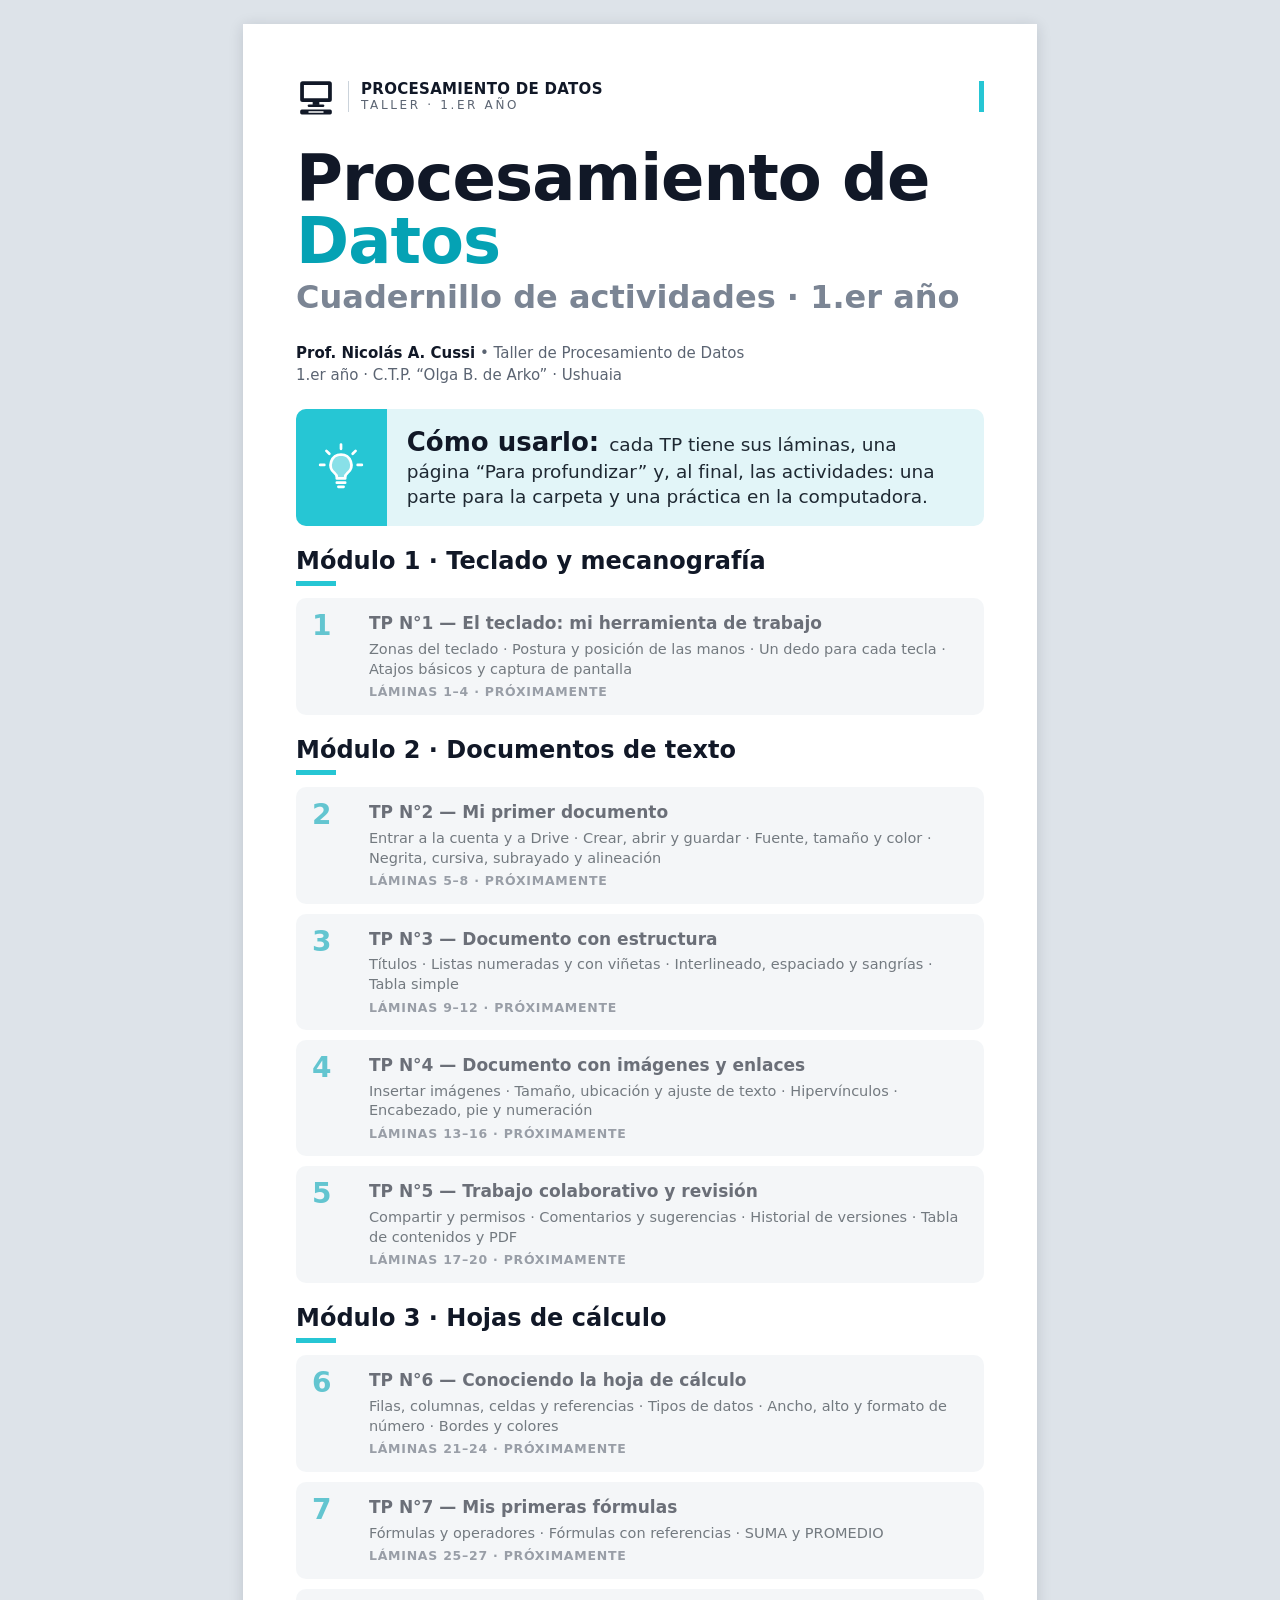
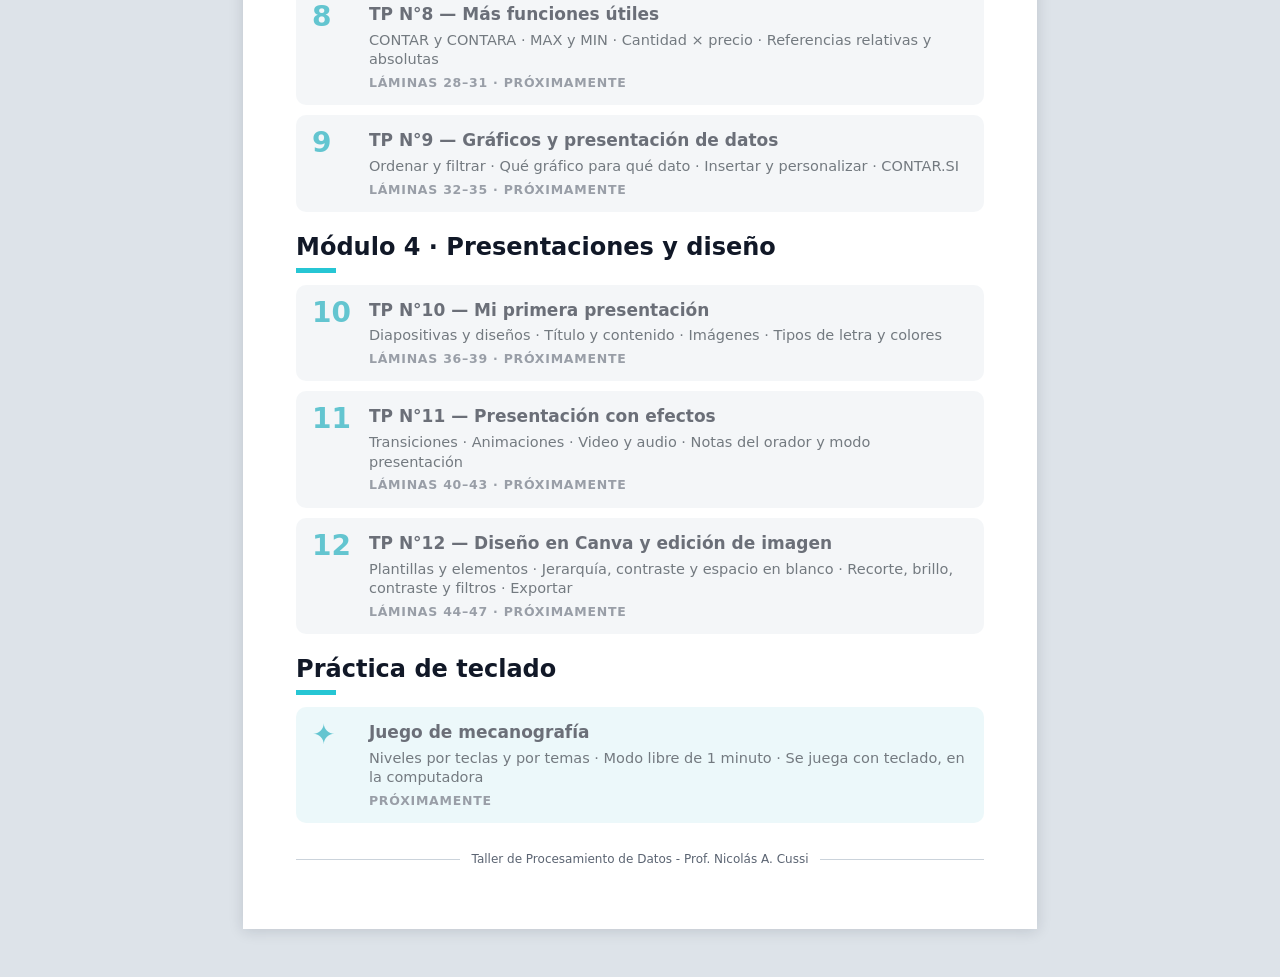
==== index.html @ deae2c7a "Base de Procesamiento de Datos" ====
<!DOCTYPE html>
<html lang="es-AR">
<head>
  <meta charset="utf-8">
  <meta name="viewport" content="width=device-width, initial-scale=1">
  <title>Taller de Procesamiento de Datos — Cuadernillo de actividades · Prof. Nicolás A. Cussi</title>
  <meta name="description" content="Cuadernillo de actividades del Taller de Procesamiento de Datos (1.er año), organizado en 12 TPs. C.T.P. “Olga B. de Arko”, Ushuaia.">
  <meta name="theme-color" content="#26C6D4">
  <link rel="preload" href="assets/fonts/barlow-condensed-latin-800-normal.woff2" as="font" type="font/woff2" crossorigin>
  <link rel="stylesheet" href="assets/css/estilos.css">
</head>
<body>

<svg width="0" height="0" style="position:absolute" aria-hidden="true" focusable="false">
  <defs>
    <symbol id="i-pc-solido" viewBox="0 0 48 48">
      <g style="fill:currentColor;stroke:none">
        <path fill-rule="evenodd" d="M8 5h32a3 3 0 0 1 3 3v19a3 3 0 0 1-3 3H8a3 3 0 0 1-3-3V8a3 3 0 0 1 3-3zm1.5 4.5v16h29v-16z"/>
        <path d="M20 30h8v3.5h-8z"/>
        <rect x="14" y="33" width="20" height="3" rx="1.5"/>
        <path fill-rule="evenodd" d="M7 39h34a2 2 0 0 1 2 2v2a2 2 0 0 1-2 2H7a2 2 0 0 1-2-2v-2a2 2 0 0 1 2-2zm8 2.2v1.6h18v-1.6z"/>
      </g>
    </symbol>
  </defs>
</svg>

<a class="saltar" href="#indice">Saltar al índice</a>

<main class="portada">
  <div class="cab" aria-hidden="true">
    <svg class="cab__logo"><use href="#i-pc-solido"/></svg>
    <div class="cab__marca"><b>PROCESAMIENTO DE DATOS</b><span>TALLER · 1.ER AÑO</span></div>
    <span class="cab__raya"></span>
  </div>

  <header class="portada__hero">
    <h1>Procesamiento de <span>Datos</span></h1>
    <p class="tit__sub">Cuadernillo de actividades · 1.er año</p>
  </header>

  <p class="portada__datos">
    <strong>Prof. Nicolás A. Cussi</strong> • Taller de Procesamiento de Datos<br>
    1.er año · C.T.P. “Olga B. de Arko” · Ushuaia
  </p>

  <aside class="idea" aria-label="Cómo usar el cuadernillo">
    <span class="idea__ico" aria-hidden="true">
      <svg class="ico" viewBox="0 0 48 48" focusable="false">
        <path d="M24 2.5v4M10 8.5l2.8 2.8M38 8.5l-2.8 2.8M4 22h4M40 22h4"/>
        <path d="M24 12a10 10 0 0 0-6.2 17.8c1.4 1.2 2.2 2.6 2.2 4.2v1h8v-1c0-1.6.8-3 2.2-4.2A10 10 0 0 0 24 12z" style="fill:var(--ac)"/>
        <path d="M20 39h8M21.5 43h5"/>
      </svg>
    </span>
    <p><strong>Cómo usarlo:</strong> cada TP tiene sus láminas, una página “Para profundizar” y, al final, las actividades: una parte para la carpeta y una práctica en la computadora.</p>
  </aside>

  <section class="bloque" id="indice" aria-labelledby="b1">
    <h2 class="subtitulo" id="b1">Módulo 1 · Teclado y mecanografía</h2>
    <ul class="lista-tp">
      <li>
        <div class="tp tp--pronto">
          <span class="tp__num" aria-hidden="true">1</span>
          <span class="tp__titulo">TP N°1 — El teclado: mi herramienta de trabajo</span>
          <span class="tp__temas">Zonas del teclado · Postura y posición de las manos · Un dedo para cada tecla · Atajos básicos y captura de pantalla</span>
          <span class="tp__meta">Láminas 1–4 · Próximamente</span>
        </div>
      </li>
    </ul>
  </section>

  <section class="bloque" aria-labelledby="b2">
    <h2 class="subtitulo" id="b2">Módulo 2 · Documentos de texto</h2>
    <ul class="lista-tp">
      <li>
        <div class="tp tp--pronto">
          <span class="tp__num" aria-hidden="true">2</span>
          <span class="tp__titulo">TP N°2 — Mi primer documento</span>
          <span class="tp__temas">Entrar a la cuenta y a Drive · Crear, abrir y guardar · Fuente, tamaño y color · Negrita, cursiva, subrayado y alineación</span>
          <span class="tp__meta">Láminas 5–8 · Próximamente</span>
        </div>
      </li>
      <li>
        <div class="tp tp--pronto">
          <span class="tp__num" aria-hidden="true">3</span>
          <span class="tp__titulo">TP N°3 — Documento con estructura</span>
          <span class="tp__temas">Títulos · Listas numeradas y con viñetas · Interlineado, espaciado y sangrías · Tabla simple</span>
          <span class="tp__meta">Láminas 9–12 · Próximamente</span>
        </div>
      </li>
      <li>
        <div class="tp tp--pronto">
          <span class="tp__num" aria-hidden="true">4</span>
          <span class="tp__titulo">TP N°4 — Documento con imágenes y enlaces</span>
          <span class="tp__temas">Insertar imágenes · Tamaño, ubicación y ajuste de texto · Hipervínculos · Encabezado, pie y numeración</span>
          <span class="tp__meta">Láminas 13–16 · Próximamente</span>
        </div>
      </li>
      <li>
        <div class="tp tp--pronto">
          <span class="tp__num" aria-hidden="true">5</span>
          <span class="tp__titulo">TP N°5 — Trabajo colaborativo y revisión</span>
          <span class="tp__temas">Compartir y permisos · Comentarios y sugerencias · Historial de versiones · Tabla de contenidos y PDF</span>
          <span class="tp__meta">Láminas 17–20 · Próximamente</span>
        </div>
      </li>
    </ul>
  </section>

  <section class="bloque" aria-labelledby="b3">
    <h2 class="subtitulo" id="b3">Módulo 3 · Hojas de cálculo</h2>
    <ul class="lista-tp">
      <li>
        <div class="tp tp--pronto">
          <span class="tp__num" aria-hidden="true">6</span>
          <span class="tp__titulo">TP N°6 — Conociendo la hoja de cálculo</span>
          <span class="tp__temas">Filas, columnas, celdas y referencias · Tipos de datos · Ancho, alto y formato de número · Bordes y colores</span>
          <span class="tp__meta">Láminas 21–24 · Próximamente</span>
        </div>
      </li>
      <li>
        <div class="tp tp--pronto">
          <span class="tp__num" aria-hidden="true">7</span>
          <span class="tp__titulo">TP N°7 — Mis primeras fórmulas</span>
          <span class="tp__temas">Fórmulas y operadores · Fórmulas con referencias · SUMA y PROMEDIO</span>
          <span class="tp__meta">Láminas 25–27 · Próximamente</span>
        </div>
      </li>
      <li>
        <div class="tp tp--pronto">
          <span class="tp__num" aria-hidden="true">8</span>
          <span class="tp__titulo">TP N°8 — Más funciones útiles</span>
          <span class="tp__temas">CONTAR y CONTARA · MAX y MIN · Cantidad × precio · Referencias relativas y absolutas</span>
          <span class="tp__meta">Láminas 28–31 · Próximamente</span>
        </div>
      </li>
      <li>
        <div class="tp tp--pronto">
          <span class="tp__num" aria-hidden="true">9</span>
          <span class="tp__titulo">TP N°9 — Gráficos y presentación de datos</span>
          <span class="tp__temas">Ordenar y filtrar · Qué gráfico para qué dato · Insertar y personalizar · CONTAR.SI</span>
          <span class="tp__meta">Láminas 32–35 · Próximamente</span>
        </div>
      </li>
    </ul>
  </section>

  <section class="bloque" aria-labelledby="b4">
    <h2 class="subtitulo" id="b4">Módulo 4 · Presentaciones y diseño</h2>
    <ul class="lista-tp">
      <li>
        <div class="tp tp--pronto">
          <span class="tp__num" aria-hidden="true">10</span>
          <span class="tp__titulo">TP N°10 — Mi primera presentación</span>
          <span class="tp__temas">Diapositivas y diseños · Título y contenido · Imágenes · Tipos de letra y colores</span>
          <span class="tp__meta">Láminas 36–39 · Próximamente</span>
        </div>
      </li>
      <li>
        <div class="tp tp--pronto">
          <span class="tp__num" aria-hidden="true">11</span>
          <span class="tp__titulo">TP N°11 — Presentación con efectos</span>
          <span class="tp__temas">Transiciones · Animaciones · Video y audio · Notas del orador y modo presentación</span>
          <span class="tp__meta">Láminas 40–43 · Próximamente</span>
        </div>
      </li>
      <li>
        <div class="tp tp--pronto">
          <span class="tp__num" aria-hidden="true">12</span>
          <span class="tp__titulo">TP N°12 — Diseño en Canva y edición de imagen</span>
          <span class="tp__temas">Plantillas y elementos · Jerarquía, contraste y espacio en blanco · Recorte, brillo, contraste y filtros · Exportar</span>
          <span class="tp__meta">Láminas 44–47 · Próximamente</span>
        </div>
      </li>
    </ul>
  </section>

  <!-- Juego de mecanografía: cuando esté publicado, pasar este div a
       <a class="tp" href="https://prof-nkocussi.github.io/Juego-Mecanografia/" target="_blank" rel="noopener">
       y cambiar "Próximamente" por "Se abre en otra pestaña". -->
  <section class="bloque" aria-labelledby="b5">
    <h2 class="subtitulo" id="b5">Práctica de teclado</h2>
    <ul class="lista-tp">
      <li>
        <div class="tp tp--pronto tp--integrador">
          <span class="tp__num" aria-hidden="true">✦</span>
          <span class="tp__titulo">Juego de mecanografía</span>
          <span class="tp__temas">Niveles por teclas y por temas · Modo libre de 1 minuto · Se juega con teclado, en la computadora</span>
          <span class="tp__meta">Próximamente</span>
        </div>
      </li>
    </ul>
  </section>

  <footer class="pie">
    <span class="pie__linea"></span>
    <span>Taller de Procesamiento de Datos - Prof. Nicolás A. Cussi</span>
    <span class="pie__linea"></span>
  </footer>
</main>

<script src="assets/js/actividades.js"></script>
</body>
</html>
---- assets/css/estilos.css ----
/* ==========================================================
   Taller de Procesamiento de Datos — Cuadernillo web (misma identidad que Base de Datos I)
   Prof. Nicolás A. Cussi • Taller de Procesamiento de Datos
   Mobile first · Modo hoja A4 en escritorio e impresión
   ========================================================== */

/* ---------- Tipografías locales (SIL OFL, ver assets/fonts/OFL.txt) ---------- */
@font-face { font-family: "Barlow"; src: url("../fonts/barlow-latin-400-normal.woff2") format("woff2"); font-weight: 400; font-style: normal; font-display: swap; }
@font-face { font-family: "Barlow"; src: url("../fonts/barlow-latin-500-normal.woff2") format("woff2"); font-weight: 500; font-style: normal; font-display: swap; }
@font-face { font-family: "Barlow"; src: url("../fonts/barlow-latin-600-normal.woff2") format("woff2"); font-weight: 600; font-style: normal; font-display: swap; }
@font-face { font-family: "Barlow"; src: url("../fonts/barlow-latin-700-normal.woff2") format("woff2"); font-weight: 700; font-style: normal; font-display: swap; }
@font-face { font-family: "Barlow Semi Condensed"; src: url("../fonts/barlow-semi-condensed-latin-600-normal.woff2") format("woff2"); font-weight: 600; font-style: normal; font-display: swap; }
@font-face { font-family: "Barlow Semi Condensed"; src: url("../fonts/barlow-semi-condensed-latin-700-normal.woff2") format("woff2"); font-weight: 700; font-style: normal; font-display: swap; }
@font-face { font-family: "Barlow Condensed"; src: url("../fonts/barlow-condensed-latin-700-normal.woff2") format("woff2"); font-weight: 700; font-style: normal; font-display: swap; }
@font-face { font-family: "Barlow Condensed"; src: url("../fonts/barlow-condensed-latin-800-normal.woff2") format("woff2"); font-weight: 800; font-style: normal; font-display: swap; }

/* ---------- Paleta (detectada del PDF) ---------- */
:root {
  /* Identidad del cuadernillo */
  --cian: #26C6D4;          /* acento: íconos, barras, flechas, recuadros */
  --cian-numero: #05A2B4;   /* número de cada título (ajustado: 3:1 sobre blanco) */
  --cian-claro: #CDEFF4;    /* encabezados de tarjetas */
  --cian-suave: #E2F5F8;    /* fondo de "Idea clave" */
  --panel: #EEF2F5;         /* recuadros grises */
  --panel-linea: #C9E9EE;   /* divisor dentro de recuadros */
  --blanco: #FFFFFF;
  --tinta: #111827;         /* títulos e íconos */
  --texto: #1F2933;         /* texto corrido */
  --gris-sub: #7B8594;      /* subtítulos grandes */
  --gris: #5B6472;          /* textos chicos en mayúsculas */
  --linea: #CBD3DB;         /* líneas del pie */
  --fondo-pantalla: #DDE3E9;/* fondo detrás de las hojas */

  --foco: #1E3A8A;          /* contorno de foco del teclado */

  --radio: 10px;
  --fuente: "Barlow", system-ui, -apple-system, "Segoe UI", Roboto, sans-serif;
  --fuente-titulo: "Barlow Semi Condensed", "Barlow", system-ui, sans-serif;
  --fuente-titular: "Barlow Condensed", "Barlow Semi Condensed", system-ui, sans-serif;
}

/* ---------- Base ---------- */
*, *::before, *::after { box-sizing: border-box; }
html { -webkit-text-size-adjust: 100%; scroll-padding-top: 96px; }
body {
  margin: 0;
  font-family: var(--fuente);
  font-size: 16px;
  line-height: 1.4;
  color: var(--texto);
  background: var(--fondo-pantalla);
}
h1, h2, h3, h4, p, ol, ul { margin: 0; }
ol, ul { padding: 0; list-style: none; }
svg { display: block; }
strong { font-weight: 700; color: var(--tinta); }
a { color: inherit; }
:focus-visible { outline: 3px solid var(--foco); outline-offset: 3px; border-radius: 4px; }

.sr-only {
  position: absolute; width: 1px; height: 1px; padding: 0; margin: -1px;
  overflow: hidden; clip: rect(0 0 0 0); white-space: nowrap; border: 0;
}
.saltar {
  position: absolute; left: 8px; top: -60px; z-index: 50;
  background: var(--tinta); color: var(--blanco); padding: 10px 14px; border-radius: 6px;
  text-decoration: none; font-weight: 600;
}
.saltar:focus { top: 8px; }

/* ---------- Íconos (sprite SVG) ---------- */
.ico {
  width: 48px; height: 48px; flex: none;
  color: var(--tinta);
  --ac: var(--cian);
  fill: none; stroke: currentColor; stroke-width: 2.6;
  stroke-linecap: round; stroke-linejoin: round;
}
.ico--s  { width: 36px; height: 36px; }
.ico--l  { width: 56px; height: 56px; }
.ico--xl { width: 68px; height: 68px; }

/* ==========================================================
   Barra de navegación (solo pantalla)
   ========================================================== */
.barra {
  position: sticky; top: 0; z-index: 20;
  background: var(--blanco);
  border-bottom: 1px solid var(--linea);
  box-shadow: 0 2px 8px rgba(17, 24, 39, .06);
}
.barra__fila {
  display: flex; align-items: center; gap: 10px;
  max-width: 210mm; margin: 0 auto; padding: 8px 16px;
}
.barra__volver {
  text-decoration: none; font-weight: 600; font-size: 15px;
  padding: 8px 4px; color: var(--tinta);
}
.barra__volver, .boton { flex: none; }
.barra__titulo {
  flex: 1; min-width: 0; text-align: center;
  font-family: var(--fuente-titulo); font-weight: 700; font-size: 16px; line-height: 1.15; color: var(--tinta);
}
.boton__largo { display: none; }
@media (min-width: 560px) {
  .barra__titulo { font-size: 18px; }
  .boton__largo { display: inline; }
}
.boton {
  display: inline-flex; align-items: center; gap: 6px;
  background: var(--tinta); color: var(--blanco);
  text-decoration: none; font-weight: 600; font-size: 14px;
  padding: 8px 12px; border-radius: 8px;
}
button.boton { border: 0; font-family: inherit; cursor: pointer; }
.boton:hover { background: #263244; }
.boton svg { width: 18px; height: 18px; stroke: currentColor; fill: none; stroke-width: 2.2; stroke-linecap: round; stroke-linejoin: round; }

.partes {
  position: relative;
  display: flex; gap: 6px; overflow-x: auto;
  max-width: 210mm; margin: 0 auto; padding: 0 16px 8px;
  scrollbar-width: none;
}
.partes::-webkit-scrollbar { display: none; }
.partes a {
  flex: none; text-decoration: none; font-size: 14px; font-weight: 600;
  padding: 6px 12px; border-radius: 999px;
  background: var(--panel); color: var(--tinta);
}
.partes a[aria-current="true"] { background: var(--cian-claro); box-shadow: inset 0 -3px 0 var(--cian); }

/* ==========================================================
   Lámina (una página del cuadernillo)
   ========================================================== */
.laminas { padding: 12px 0 32px; }
.lamina > * { flex-shrink: 0; }

.lamina {
  position: relative; overflow: hidden;
  display: flex; flex-direction: column; gap: 18px;
  max-width: 210mm; margin: 0 auto 12px;
  padding: 20px 16px 14px;
  background: var(--blanco);
}

/* --- Cabecera --- */
.cab { display: flex; align-items: center; gap: 12px; }
.cab__logo { width: 34px; height: 34px; color: var(--tinta); flex: none; }
.cab__marca {
  display: flex; flex-direction: column;
  padding-left: 12px; border-left: 1.5px solid var(--linea);
  line-height: 1.15;
}
/* El nombre de la materia y "TRABAJO PRÁCTICO N°X" llevan siempre el mismo tamaño */
.cab__marca b, .cab__lema {
  font-size: 14px; font-weight: 700; letter-spacing: .02em; color: var(--tinta);
  text-transform: uppercase; white-space: nowrap;
}
.cab__marca span { font-size: 11px; letter-spacing: .22em; color: var(--gris); }
.cab__lema { margin-left: auto; text-align: right; line-height: 1.15; }
/* barra vertical del alto del bloque de texto (2 renglones de .cab__marca) */
.cab__raya { width: 5px; height: 29px; background: var(--cian); flex: none; }
.cab__marca + .cab__raya { margin-left: auto; }
@media (max-width: 479px) {
  .cab { gap: 10px; }
  .cab__marca b, .cab__lema { font-size: 13px; }
  .cab__lema-n { display: block; }
  .cab__raya { height: 30px; }
}
@media (max-width: 379px) {
  .cab__marca b, .cab__lema { font-size: 12px; }
  .cab__raya { height: 28px; }
}

/* --- Título --- */
.tit__h {
  font-family: var(--fuente-titular); font-weight: 700;
  font-size: clamp(34px, 9.6vw, 56px); line-height: 1; letter-spacing: -.008em;
  color: var(--tinta);
}
.tit__num { color: var(--cian-numero); font-weight: 800; margin-right: .12em; }
.tit__sub {
  margin-top: 4px;
  font-family: var(--fuente-titulo); font-weight: 600;
  font-size: clamp(20px, 5.6vw, 33px); line-height: 1.1; color: var(--gris-sub);
}
.tit__ico { display: inline-block; vertical-align: -.08em; width: .78em; height: .78em; margin-right: .1em; stroke-width: 3; }

/* --- Bloques comunes --- */
.texto { font-size: 17px; line-height: 1.45; }

.panel {
  background: var(--panel); border-radius: 12px;
  padding: 16px 14px;
}
.subtitulo {
  font-family: var(--fuente-titulo); font-weight: 700; font-size: 22px; color: var(--tinta);
  line-height: 1.15;
}
.subtitulo::after {
  content: ""; display: block; width: 40px; height: 5px; margin-top: 6px; background: var(--cian);
}
.panel__cab { display: flex; align-items: flex-start; justify-content: space-between; gap: 12px; margin-bottom: 14px; }
.panel__nota {
  font-size: 9.5px; font-weight: 600; letter-spacing: .16em; text-transform: uppercase;
  color: var(--gris); text-align: right; line-height: 1.5;
}

/* Recuadro de definición / introducción */
.intro {
  display: grid; grid-template-columns: auto 1fr; align-items: center; gap: 14px;
  background: var(--panel); border-radius: var(--radio); padding: 14px;
}
.intro p {
  padding-left: 14px; border-left: 2px solid var(--panel-linea);
  font-size: 17px; line-height: 1.4;
}

/* Secuencias con flechas (vertical en celular, horizontal en pantalla ancha) */
.secuencia { display: grid; gap: 26px; }
.secuencia > li { position: relative; }
.secuencia > li:not(:last-child)::after {
  content: ""; position: absolute; left: 50%; bottom: -21px;
  width: 18px; height: 16px; background: var(--cian);
  clip-path: polygon(0 32%, 52% 32%, 52% 0, 100% 50%, 52% 100%, 52% 68%, 0 68%);
  transform: translateX(-50%) rotate(90deg);
}

/* Pasos (Dato → Contexto → …) */
.paso {
  display: grid; grid-template-columns: 64px 1fr; grid-template-areas: "ico tit" "ico txt";
  align-items: center; column-gap: 14px; row-gap: 2px;
  background: var(--panel); border-radius: 8px; padding: 12px 14px;
}
.paso .ico { grid-area: ico; width: 56px; height: 56px; margin: 0 auto; }
.paso h3 { grid-area: tit; font-family: var(--fuente); font-weight: 700; font-size: 19px; color: var(--tinta); }
.paso p  { grid-area: txt; font-size: 16px; line-height: 1.3; }

/* Tarjetas blancas con encabezado celeste */
.tarjeta {
  background: var(--blanco); border-radius: 8px; padding: 6px 6px 12px;
  display: flex; flex-direction: column; align-items: center; text-align: center; gap: 8px;
}
.tarjeta__cab {
  align-self: stretch;
  background: var(--cian-claro); border-radius: 6px;
  font-family: var(--fuente); font-weight: 700; font-size: 18px; color: var(--tinta);
  padding: 6px 8px;
}
.tarjeta p { font-size: 16px; line-height: 1.3; padding: 0 6px; }
.tarjeta .grande { font-size: 30px; font-weight: 700; color: var(--tinta); line-height: 1.1; }

/* Ejemplos en la vida real */
.ejemplos .tarjeta { min-height: 100%; }

/* Mosaico de cosas (¿Qué puede guardar?) */
.mosaico { display: grid; grid-template-columns: repeat(2, 1fr); gap: 10px; }
.mosaico li {
  background: var(--blanco); border-radius: 8px; padding: 12px 8px 14px;
  display: flex; flex-direction: column; align-items: center; gap: 10px;
  font-weight: 700; font-size: 17px; color: var(--tinta);
}

/* Grilla de ámbitos (Escuela, Comercio, …) */
.ambitos { display: grid; grid-template-columns: repeat(2, 1fr); gap: 10px; }
.ambitos .tarjeta { border: 5px solid var(--panel); height: 100%; }

/* Lista horizontal con ícono (¿Qué tienen en común?) */
.comun { display: grid; gap: 10px; }
.comun li {
  display: flex; align-items: center; gap: 12px;
  background: var(--blanco); border-radius: 8px; padding: 10px 14px;
  font-size: 17px; line-height: 1.2;
}

/* Recuadro "Ejemplo" */
.ejemplo {
  display: grid; grid-template-columns: auto 1fr; align-items: center; gap: 12px;
  background: var(--panel); border-radius: var(--radio); padding: 12px 14px;
}
.ejemplo .subtitulo { font-size: 20px; }
.ejemplo p { grid-column: 1 / -1; font-size: 16.5px; }

/* Dos opciones lado a lado (Hoja de cálculo / Base de datos) */
.comparar { display: grid; gap: 10px; }
.comparar li {
  display: grid; grid-template-columns: 1fr auto; align-items: center; gap: 12px;
  background: var(--panel); border-radius: var(--radio); padding: 14px;
}
.comparar h3 { font-family: var(--fuente-titulo); font-weight: 700; font-size: 23px; color: var(--tinta); line-height: 1.1; margin-bottom: 4px; }
.comparar p { font-size: 16.5px; line-height: 1.35; }

/* Tabla comparativa */
.tabla-comp { width: calc(100% + 12px); margin: -6px; border-collapse: separate; border-spacing: 6px; table-layout: fixed; }
.tabla-comp th, .tabla-comp td {
  background: var(--panel); border-radius: 6px; padding: 9px 6px;
  font-size: 15px; line-height: 1.2; text-align: center; font-weight: 400;
}
.tabla-comp thead th { background: var(--cian-claro); font-weight: 700; color: var(--tinta); font-size: 16px; }
.tabla-comp thead th:first-child, .tabla-comp tbody th { width: 36%; }
.tabla-comp tbody th { text-align: left; font-weight: 700; color: var(--tinta); }
.tabla-comp tbody th span { display: flex; align-items: center; gap: 8px; }
.tabla-comp .ico { width: 24px; height: 24px; stroke-width: 3.2; }

/* ¿Cuándo conviene cada una? */
.cuando { display: grid; gap: 10px; margin-top: 12px; }
.cuando li {
  display: flex; align-items: center; gap: 14px;
  background: var(--panel); border-radius: var(--radio); padding: 12px 14px;
  font-size: 16.5px; line-height: 1.35;
}
.sin-raya::after { display: none; }

/* Tabla de ejemplo con señalamientos (Tabla · Fila · Columna) */
.senalada { display: grid; gap: 12px; }
.tabla-ej {
  width: 100%; border-collapse: collapse; table-layout: fixed;
  background: var(--blanco); font-size: 16px; line-height: 1.2; text-align: center;
}
.tabla-ej caption {
  background: var(--cian); color: var(--tinta); border-radius: 8px 8px 0 0;
  font-weight: 700; font-size: 19px; letter-spacing: .05em; padding: 5px;
}
.tabla-ej th { background: var(--cian-claro); color: var(--tinta); font-weight: 700; padding: 7px 4px; }
.tabla-ej td { padding: 6px 4px; border-top: 1px solid var(--linea); }
.tabla-ej th + th, .tabla-ej td + td { border-left: 1px solid var(--linea); }
.tabla-ej .marca-col { border: 3px solid var(--cian); background: var(--cian-suave); }
.tabla-ej .marca-fila { border: 3px solid var(--cian); }
.tabla-ej .marca-fila td { background: var(--cian-claro); }
.senal { display: grid; grid-template-columns: auto 1fr; align-items: center; gap: 4px 10px; }
.senal b {
  position: relative; justify-self: start;
  background: var(--cian); color: var(--tinta); border-radius: 6px;
  font-weight: 700; font-size: 16px; padding: 4px 12px;
}
.senal p { font-size: 15px; line-height: 1.3; }

/* Grilla de 4 tarjetas (Tabla · Columna · Fila · Registro) */
.ambitos--4 .tarjeta { border: 0; }

/* Entidades con sus atributos */
.entidades { display: grid; gap: 10px; }
.entidades .tarjeta, .tipos .tarjeta { background: var(--panel); }
.entidades .tarjeta { gap: 6px; padding-bottom: 10px; }
.tarjeta .tarjeta__rotulo { font-size: 16px; }
.chips { align-self: stretch; display: grid; grid-template-columns: 1fr 1fr; gap: 6px; padding: 0 4px; }
.chips li { background: var(--cian-suave); border-radius: 6px; padding: 5px 4px; font-size: 16px; text-align: center; }

/* ¿Cómo reconocerlos? (dos definiciones con ejemplo) */
.reconocer { display: grid; gap: 10px; }
.reconocer .tarjeta { gap: 10px; }
.reconocer__def { display: flex; align-items: center; gap: 12px; text-align: left; padding: 0 8px; }
.tarjeta .reconocer__ej { align-self: stretch; background: var(--panel); border-radius: 6px; padding: 6px 8px; }

/* Tipos de datos */
.tipos { display: grid; grid-template-columns: repeat(2, 1fr); gap: 10px; }
.tipo__valor {
  font-family: var(--fuente-titular); font-weight: 800; font-size: 44px; line-height: 48px;
  letter-spacing: .03em; color: var(--tinta);
}
.tipo__valor--cian { color: var(--cian-numero); }
.tipo__valor span { color: var(--cian); }

/* Tabla con datos dentro de una actividad */
.act-tabla caption { text-align: left; font-weight: 700; letter-spacing: .05em; color: var(--tinta); padding-bottom: 4px; }
.act-tabla--datos td { height: auto; }
.act > .act-tabla { width: 100%; margin: 8px 0 0; font-size: 14px; }

/* Página "Para profundizar" */
.pf-grid { display: grid; gap: 12px; }
.pf {
  display: grid; gap: 8px;
  background: var(--panel); border-radius: 12px; border-left: 6px solid var(--cian);
  padding: 14px 14px 14px 16px;
}
.pf__etiqueta { font-size: 10px; font-weight: 700; letter-spacing: .16em; text-transform: uppercase; color: var(--gris); }
.pf__titulo { font-family: var(--fuente-titulo); font-weight: 700; font-size: 21px; line-height: 1.15; color: var(--tinta); }
.pf p, .pf li { font-size: 16px; line-height: 1.4; }
.pf__cols { display: grid; gap: 10px; align-items: start; }
.pf__texto { display: grid; gap: 8px; }
.pf__caja { background: var(--blanco); border-radius: 8px; padding: 10px 12px; display: grid; gap: 6px; }
.pf__caja h4 {
  font-size: 11px; font-weight: 700; letter-spacing: .14em; text-transform: uppercase; color: var(--gris);
  padding-bottom: 5px; border-bottom: 3px solid var(--cian); justify-self: start;
}
.pf__lista { display: grid; gap: 5px; }
.pf__lista li { position: relative; padding-left: 16px; }
.pf__lista li::before { content: ""; position: absolute; left: 0; top: .5em; width: 7px; height: 7px; background: var(--cian); border-radius: 2px; }

/* Idea clave */
.idea {
  display: grid; grid-template-columns: 64px 1fr; align-items: stretch;
  background: var(--cian-suave); border-radius: var(--radio); overflow: hidden;
}
.idea__ico { display: flex; align-items: center; justify-content: center; background: var(--cian); }
.idea__ico .ico { color: var(--blanco); --ac: rgba(255, 255, 255, .45); width: 40px; height: 40px; }
.idea p { padding: 12px 14px; font-size: 16.5px; line-height: 1.35; align-self: center; }
.idea strong { font-family: var(--fuente-titulo); font-size: 21px; margin-right: 4px; }

/* Pie */
.pie {
  margin-top: auto; padding-top: 6px;
  display: flex; align-items: center; gap: 12px;
  font-size: 11.5px; color: var(--gris);
}
.pie__linea { flex: 1; height: 1px; background: var(--linea); }
.pie__num { font-weight: 700; font-size: 15px; color: var(--tinta); min-width: 1.2em; text-align: right; }

/* ==========================================================
   Actividades para hacer en la carpeta
   (estructura del profe: TP N°X — nombre / Consigna / 1- a) b) c),
    con la tipografía y la paleta del cuadernillo)
   ========================================================== */
.act-banda {
  display: flex; align-items: center; gap: 14px;
  background: var(--cian); color: var(--tinta);
  border-radius: var(--radio); padding: 12px 16px;
}
.act-banda .ico { --ac: var(--blanco); width: 40px; height: 40px; }
.act-banda h2 { font-family: var(--fuente-titular); font-weight: 700; font-size: 26px; line-height: 1; letter-spacing: -.005em; }
.act-banda p { font-size: 15px; font-weight: 500; line-height: 1.25; margin-top: 3px; }
.act-banda__parte {
  margin-left: auto; flex: none; text-align: right;
  font-size: 10px; font-weight: 700; letter-spacing: .16em; text-transform: uppercase; line-height: 1.5;
  padding-left: 12px; border-left: 1.5px solid rgba(17, 24, 39, .35);
}
.consigna {
  background: var(--cian-suave); border-radius: var(--radio);
  padding: 12px 16px; font-size: 16.5px; line-height: 1.4;
}
.consigna strong { font-family: var(--fuente-titulo); font-size: 19px; margin-right: 2px; }

.acts { display: grid; gap: 12px; }

.act { background: var(--panel); border-radius: 12px; padding: 12px 12px 12px; }
.act__titulo {
  display: flex; align-items: center; gap: 10px;
  font-family: var(--fuente-titulo); font-weight: 700; font-size: 21px; line-height: 1.15; color: var(--tinta);
}
.act__num {
  flex: none; display: inline-flex; align-items: center; justify-content: center;
  min-width: 34px; height: 30px; padding: 0 6px; border-radius: 7px;
  background: var(--cian); color: var(--tinta);
  font-family: var(--fuente-titular); font-weight: 800; font-size: 21px;
}
.act__caso { margin-top: 9px; font-size: 16px; line-height: 1.4; padding-left: 12px; border-left: 3px solid var(--cian); }
.act__items { margin-top: 9px; display: grid; gap: 6px; }
.act__items > li {
  display: grid; grid-template-columns: 30px 1fr; gap: 10px; align-items: start;
  background: var(--blanco); border-radius: 8px; padding: 8px 12px 8px 8px;
  font-size: 16px; line-height: 1.38;
}
.act__letra {
  background: var(--cian-claro); border-radius: 6px; text-align: center;
  font-weight: 700; color: var(--tinta); font-size: 15px; line-height: 1.5;
}
.act__frases { margin-top: 5px; display: grid; gap: 3px; }
.act__frases li { position: relative; padding-left: 16px; }
.act__frases li::before { content: ""; position: absolute; left: 0; top: .5em; width: 7px; height: 7px; background: var(--cian); border-radius: 2px; }
.act-tabla {
  width: calc(100% + 40px); margin: 7px 0 0 -40px;   /* en el celular ocupa todo el ancho del ítem */
  border-collapse: collapse; table-layout: auto; font-size: 12.5px;
}
.act-tabla th, .act-tabla td { border: 1.5px solid var(--linea); padding: 5px 4px; text-align: left; height: 30px; }
.act-tabla thead th { background: var(--cian-claro); font-weight: 700; color: var(--tinta); text-align: center; }
.act-tabla tbody th { font-weight: 600; color: var(--tinta); }

/* ==========================================================
   Pantallas medianas: secuencias horizontales
   ========================================================== */
@media (min-width: 600px), print {
  .secuencia { grid-auto-flow: column; grid-auto-columns: 1fr; gap: 30px; }
  .secuencia > li:not(:last-child)::after {
    left: auto; right: -25px; top: 50%; bottom: auto;
    transform: translateY(-50%);
  }
  .paso {
    grid-template-columns: 1fr; grid-template-areas: "tit" "ico" "txt";
    text-align: center; row-gap: 10px; padding: 14px 10px 16px; height: 100%;
    align-content: start;
  }
  .paso h3 { font-size: 20px; }
  .paso .ico { width: 64px; height: 64px; }
  .mosaico { grid-template-columns: repeat(4, 1fr); }
  .ambitos { grid-template-columns: repeat(3, 1fr); }
  .ambitos--4 { grid-template-columns: repeat(4, 1fr); }
  .entidades, .tipos { grid-template-columns: repeat(3, 1fr); }
  .reconocer { grid-template-columns: 1fr 1fr; }
  .senalada {
    grid-template-columns: 1fr 3.2fr 1.25fr; grid-template-areas: "fila tabla nota" ". col .";
    column-gap: 20px; row-gap: 14px; align-items: center;
  }
  .senalada .tabla-ej { grid-area: tabla; }
  .senal--fila { grid-area: fila; margin-top: 12%; }
  .senal--tabla { grid-area: nota; align-self: start; }
  .senal--col { grid-area: col; margin-left: 20%; }
  .senal--fila, .senal--tabla { grid-template-columns: 1fr; }
  .senal--tabla b { justify-self: center; }
  .senal--tabla p { text-align: center; }
  .senal b::after { content: ""; position: absolute; background: var(--cian); width: 14px; height: 14px; }
  .senal--fila b::after { right: -13px; top: 50%; transform: translateY(-50%); clip-path: polygon(0 0, 100% 50%, 0 100%); }
  .senal--tabla b::after { left: -13px; top: 50%; transform: translateY(-50%); clip-path: polygon(100% 0, 0 50%, 100% 100%); }
  .senal--col b::after { left: 50%; top: -15px; transform: translateX(-50%); clip-path: polygon(50% 0, 100% 100%, 0 100%); }
  .comun { grid-template-columns: repeat(3, 1fr); }
  .comparar { grid-template-columns: 1fr 1fr; }
  .cuando { grid-template-columns: 1fr 1fr; }
  .act-tabla { width: 100%; margin-left: 0; table-layout: fixed; font-size: 14.5px; }
  .act-tabla th, .act-tabla td { padding: 6px 8px; }
  .pf__cols { grid-template-columns: 1.25fr 1fr; gap: 14px; }
  .ejemplo { grid-template-columns: auto auto 1fr; }
  .ejemplo p { grid-column: auto; padding-left: 12px; border-left: 2px solid var(--panel-linea); }
}

/* ==========================================================
   Escritorio e impresión: cada lámina es una hoja A4
   ========================================================== */
@media (min-width: 860px), print {
  .laminas { padding: 24px 0 48px; }
  .lamina {
    width: 210mm; min-height: 297mm; max-width: none;
    margin: 0 auto 24px;
    box-shadow: 0 2px 14px rgba(17, 24, 39, .14);
  }
  .lamina { padding: 11mm 13mm 8mm; gap: 5mm; justify-content: space-between; }
  .lamina > .pie { margin-top: 0; }
  .lamina--act { justify-content: flex-start; gap: 4mm; }
  .lamina--act > .pie { margin-top: auto; }
  .act-banda { padding: 10px 20px; gap: 16px; }
  .act-banda h2 { font-size: 36px; }
  .act-banda p { font-size: 16px; }
  .act-banda .ico { width: 46px; height: 46px; }
  .acts { gap: 3mm; }
  .acts--2col { grid-template-columns: 1fr 1fr; }
  .acts--2col .act__titulo { font-size: 18px; }
  .lamina--act .consigna { padding: 10px 16px; font-size: 16px; }
  .act__items { gap: 4px; margin-top: 8px; }
  .act__items > li { font-size: 15.5px; padding: 5px 12px 5px 8px; }
  .act__letra { line-height: 1.4; }
  .acts--amplio { gap: 5mm; }
  .acts--amplio .act { padding: 15px 16px 16px; }
  .acts--amplio .act__items { gap: 7px; margin-top: 11px; }
  .acts--amplio .act__items > li { font-size: 16.5px; padding: 9px 14px 9px 9px; }
  .acts--amplio .act-tabla { font-size: 15.5px; margin-top: 9px; }
  .acts--amplio .act-tabla th, .acts--amplio .act-tabla td { height: 36px; }
  .act__caso { font-size: 15.5px; margin-top: 8px; }
  .act { padding: 11px 13px 12px; }
  .tit__h { font-size: 50px; }
  .tit__h--largo { font-size: 43px; letter-spacing: -.018em; }
  .tit__sub { font-size: 32px; }

  /* Tamaños para llenar la hoja A4 */
  .cab__logo { width: 40px; height: 40px; }
  .cab__marca b, .cab__lema { font-size: 15px; }
  .cab__raya { height: 31px; }
  .cab__marca span { font-size: 12px; }
  .texto { font-size: 18.5px; }
  .intro { padding: 16px 18px; gap: 18px; }
  .intro p { font-size: 19px; padding-left: 18px; }
  .subtitulo { font-size: 24px; }
  .paso { padding: 16px 10px 18px; }
  .paso h3 { font-size: 21px; }
  .paso p { font-size: 17.5px; }
  .paso .ico { width: 70px; height: 70px; }
  .tarjeta__cab { font-size: 19px; }
  .tarjeta p { font-size: 17px; }
  .tarjeta .grande { font-size: 36px; }
  .tarjeta .ico--l { width: 64px; height: 64px; }
  .mosaico li { font-size: 18.5px; padding: 16px 8px 18px; }
  .mosaico .ico--xl { width: 72px; height: 72px; }
  .ambitos .ico--xl { width: 70px; height: 70px; }
  .comun li { font-size: 18.5px; padding: 12px 16px; }
  .comun .ico { width: 54px; height: 54px; }
  .ejemplo { padding: 14px 18px; }
  .ejemplo p { font-size: 18.5px; }
  .ejemplo .ico--l { width: 64px; height: 64px; }
  .idea { grid-template-columns: 24mm 1fr; }
  .idea__ico .ico { width: 50px; height: 50px; }
  .idea p { font-size: 18.5px; padding: 16px 20px; }
  .idea strong { font-size: 26px; }
  .comparar li { padding: 13px 18px; }
  .comparar h3 { font-size: 26px; }
  .comparar p { font-size: 17.5px; }
  .comparar .ico--xl { width: 80px; height: 80px; }
  .tabla-comp th, .tabla-comp td { font-size: 17px; padding: 8px 8px; }
  .tabla-comp thead th { font-size: 18px; padding: 9px 8px; }
  .tabla-comp tbody th span { gap: 14px; padding-left: 14px; }
  .tabla-comp .ico { width: 30px; height: 30px; stroke-width: 3; }
  .cuando { margin-top: 10px; }
  .cuando li { font-size: 17.5px; padding: 11px 18px; gap: 18px; }
  .cuando .ico--l { width: 58px; height: 58px; }

  /* "Para profundizar": grilla 2 × 2 que ocupa el resto de la hoja */
  .pf-grid { grid-template-columns: 1fr 1fr; gap: 3.5mm; flex-grow: 1; }
  .lamina--pf { gap: 4mm; }
  .lamina--pf .tit__sub { font-size: 27px; }
  .pf { padding: 11px 13px 11px 15px; gap: 4px; align-content: start; }
  .pf__cols { grid-template-columns: 1fr; gap: 9px; }
  .pf__etiqueta { font-size: 9.5px; }
  .pf__titulo { font-size: 21px; margin-bottom: 3px; }
  .pf p, .pf li { font-size: 14px; line-height: 1.36; }
  .pf__texto { gap: 7px; }
  .pf__caja { padding: 8px 11px 9px; gap: 4px; }
  .pf__caja h4 { font-size: 9.5px; padding-bottom: 4px; border-bottom-width: 2px; }
  .pf__lista { gap: 4px; }
  .pie { font-size: 12px; }

  /* TP2: tabla señalada, entidades y tipos de datos */
  .senal--fila { margin-top: 30%; }
  .tabla-ej td { padding: 4px; }
  .tabla-ej th { padding: 5px 4px; }
  .tabla-ej caption { padding: 3px; }
  .ambitos--4 .tarjeta { gap: 6px; }
  .ambitos--4 .tarjeta p { font-size: 16px; }
  .ambitos--4 .tarjeta .ico--l { width: 50px; height: 50px; }
  .entidades .ico--xl { width: 56px; height: 56px; }
  .chips li { padding: 4px; }
  .reconocer .tarjeta { gap: 8px; }
  .reconocer .ico--l { width: 50px; height: 50px; }
  .tipos .ico--xl { width: 56px; height: 56px; }
  .tipo__valor { font-size: 42px; line-height: 44px; }
  .act > .act-tabla { font-size: 14.5px; }
  .act-tabla--datos { table-layout: auto; }
  .act-tabla--datos th, .act-tabla--datos td { padding: 4px 6px; }
  .senalada { padding: 10px 16px; }
  .ambitos--4 .tarjeta { padding-bottom: 8px; }
}

/* ==========================================================
   Impresión / PDF
   ========================================================== */
@page { size: A4; margin: 0; }
@media print {
  html, body { background: var(--blanco); }
  * { -webkit-print-color-adjust: exact; print-color-adjust: exact; }
  .barra, .saltar, .no-imprimir { display: none !important; }
  .laminas { padding: 0; }
  .lamina {
    height: 297mm; min-height: 0; margin: 0; box-shadow: none;
    break-after: page; page-break-after: always;
  }
  .lamina:last-child { break-after: auto; page-break-after: auto; }
}

/* ==========================================================
   Portada e índice (index.html)
   ========================================================== */
.portada {
  max-width: 210mm; margin: 0 auto; background: var(--blanco);
  padding: 20px 16px 28px; display: flex; flex-direction: column; gap: 22px;
}
.portada__hero { position: relative; padding: 8px 0 4px; }
.portada__hero h1 {
  font-family: var(--fuente-titular); font-weight: 800;
  font-size: clamp(38px, 11vw, 64px); line-height: .98; color: var(--tinta); letter-spacing: -.015em;
}
.portada__hero h1 span { color: var(--cian-numero); }
.portada__hero .tit__sub { margin-top: 8px; }
.portada__datos { font-size: 15px; color: var(--gris); line-height: 1.5; }
.portada__datos strong { color: var(--tinta); }

.bloque h2 { margin-bottom: 12px; }
.lista-tp { display: grid; gap: 10px; }
.tp {
  display: grid; grid-template-columns: auto 1fr; gap: 4px 14px; align-items: start;
  background: var(--panel); border-radius: var(--radio); padding: 12px 14px;
  text-decoration: none; color: var(--texto);
  border: 2px solid transparent;
}
a.tp:hover { border-color: var(--cian); }
.tp__num {
  grid-row: span 3;
  font-family: var(--fuente-titular); font-weight: 800; font-size: 28px; line-height: 1;
  color: var(--cian-numero); min-width: 2.2ch;
}
.tp__titulo { font-weight: 700; font-size: 17px; color: var(--tinta); }
.tp__temas { font-size: 14.5px; line-height: 1.35; }
.tp__meta { font-size: 12.5px; font-weight: 600; letter-spacing: .06em; text-transform: uppercase; color: var(--gris); }
.tp--pronto { opacity: .62; }
.tp--integrador { background: var(--cian-suave); }
.tp__visto { color: #0F766E; }
.tp__visto[hidden] { display: none; }

@media (min-width: 860px) {
  .portada { margin: 24px auto 48px; padding: 14mm 14mm 16mm; box-shadow: 0 2px 14px rgba(17, 24, 39, .14); }
}
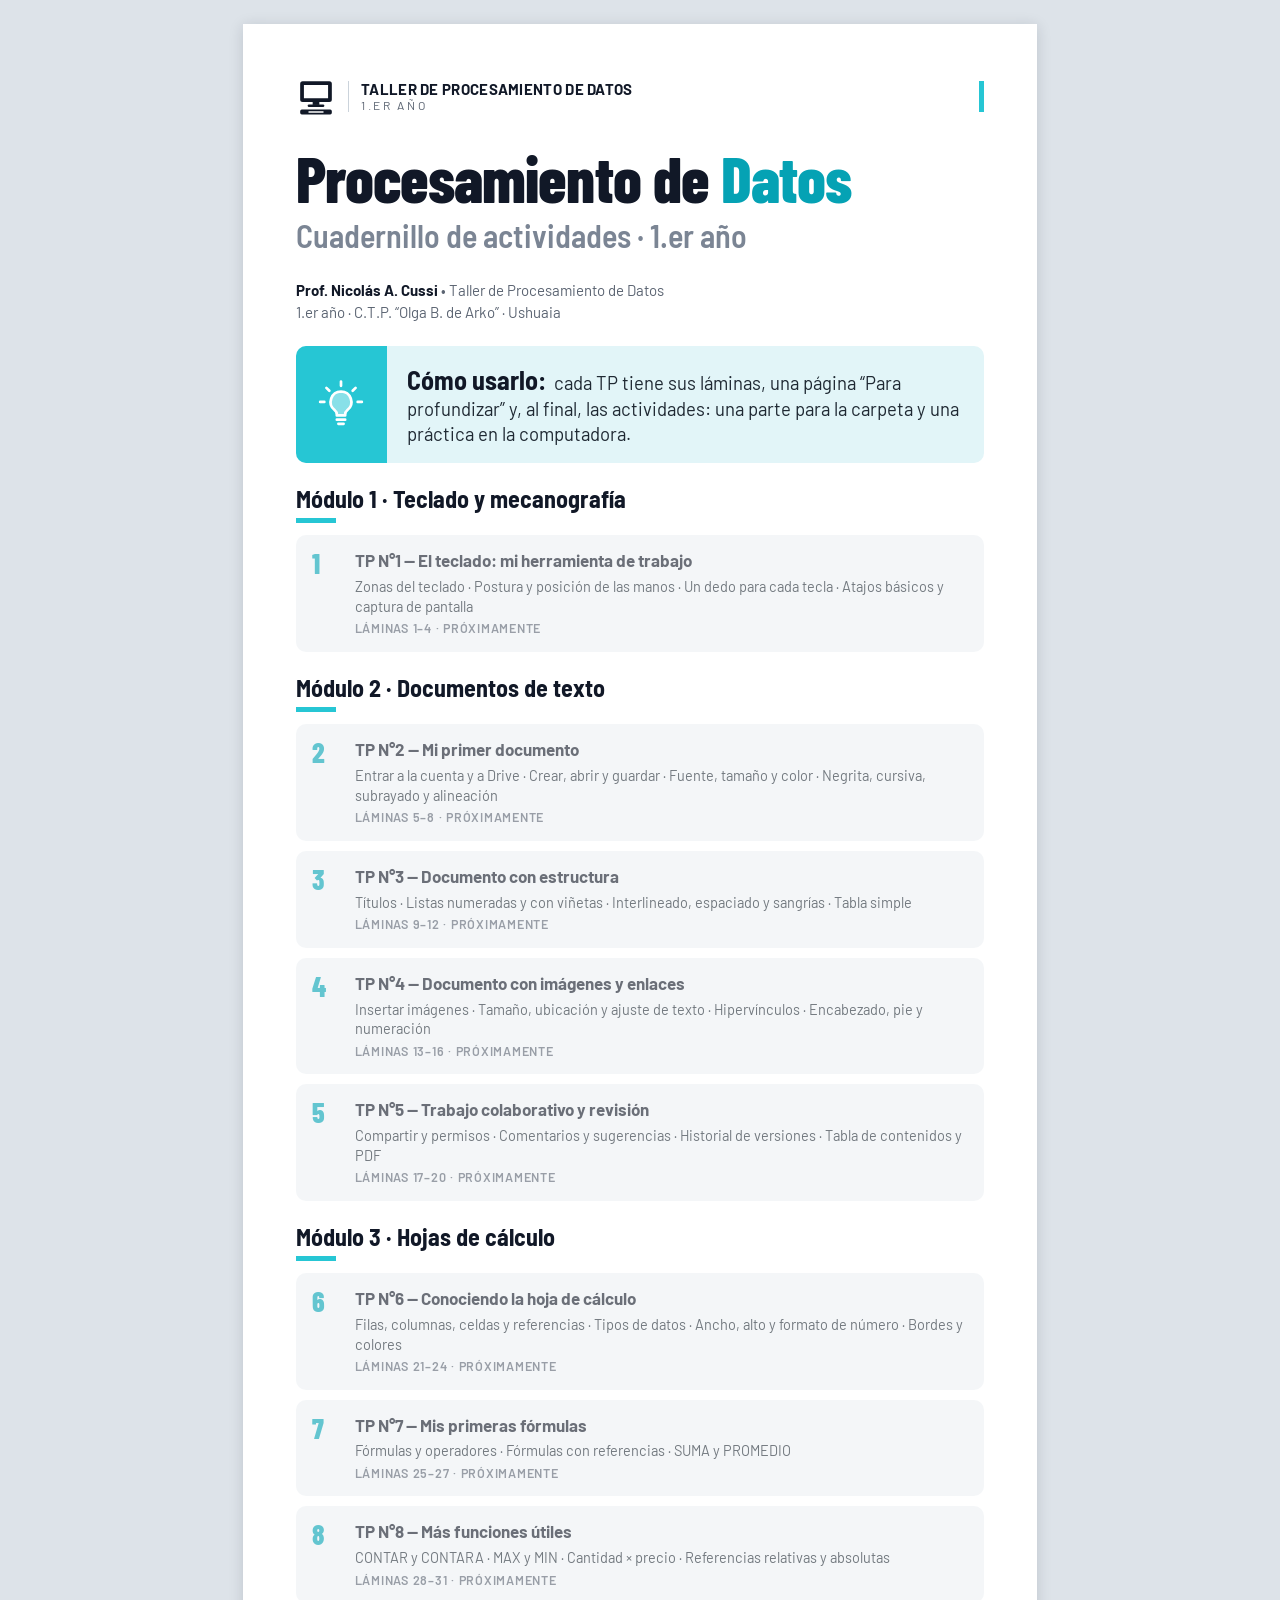
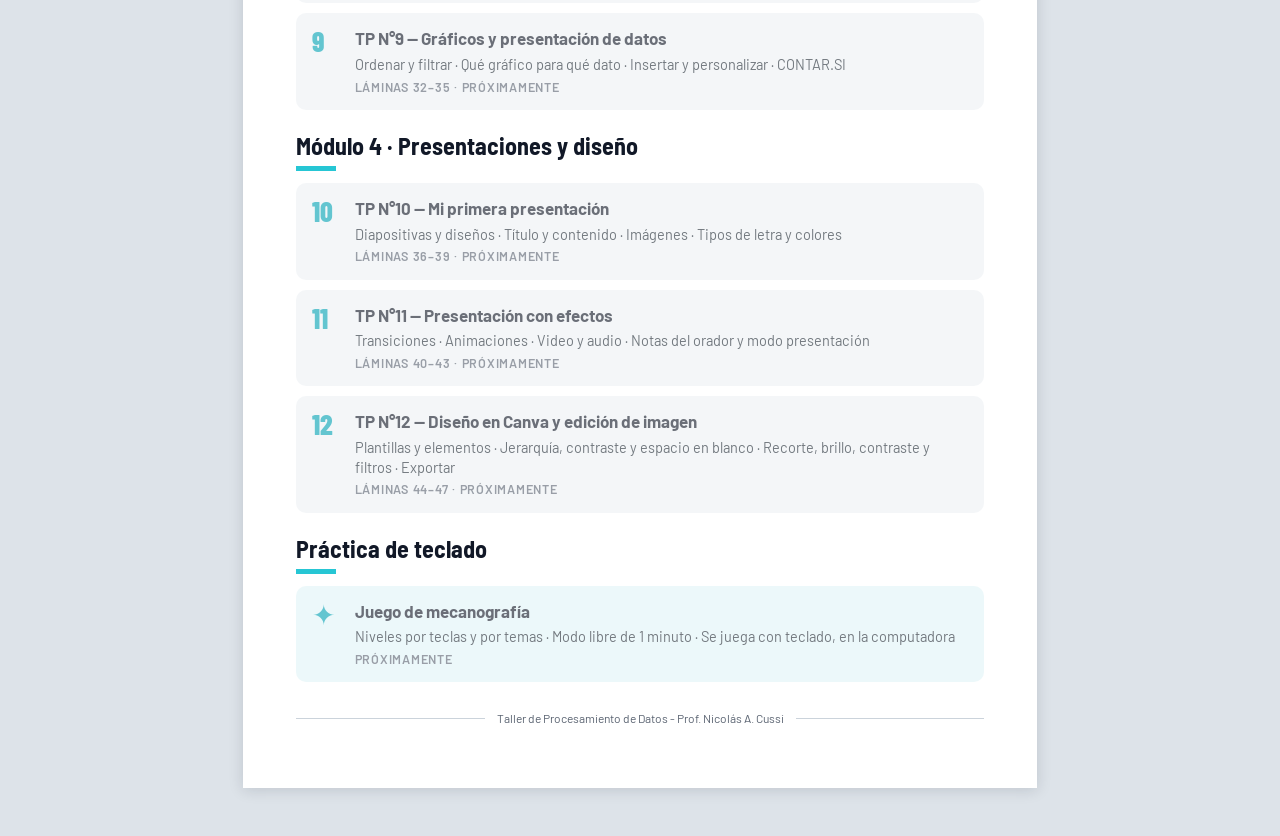
==== commit 22025647: "Recupera tipografías, actualiza cabecera y registra decisiones del TP1" ====
--- a/index.html
+++ b/index.html
@@ -29,7 +29,7 @@
 <main class="portada">
   <div class="cab" aria-hidden="true">
     <svg class="cab__logo"><use href="#i-pc-solido"/></svg>
-    <div class="cab__marca"><b>PROCESAMIENTO DE DATOS</b><span>TALLER · 1.ER AÑO</span></div>
+    <div class="cab__marca"><b>TALLER DE PROCESAMIENTO DE DATOS</b><span>1.ER AÑO</span></div>
     <span class="cab__raya"></span>
   </div>
 
--- a/assets/css/estilos.css
+++ b/assets/css/estilos.css
@@ -1,5 +1,5 @@
 /* ==========================================================
-   Taller de Procesamiento de Datos — Cuadernillo web (misma identidad que Base de Datos I)
+   Taller de Procesamiento de Datos — Cuadernillo web
    Prof. Nicolás A. Cussi • Taller de Procesamiento de Datos
    Mobile first · Modo hoja A4 en escritorio e impresión
    ========================================================== */
@@ -283,7 +283,7 @@
 .ejemplo .subtitulo { font-size: 20px; }
 .ejemplo p { grid-column: 1 / -1; font-size: 16.5px; }
 
-/* Dos opciones lado a lado (Hoja de cálculo / Base de datos) */
+/* Dos opciones lado a lado */
 .comparar { display: grid; gap: 10px; }
 .comparar li {
   display: grid; grid-template-columns: 1fr auto; align-items: center; gap: 12px;
@@ -337,7 +337,7 @@
 }
 .senal p { font-size: 15px; line-height: 1.3; }
 
-/* Grilla de 4 tarjetas (Tabla · Columna · Fila · Registro) */
+/* Grilla de 4 tarjetas */
 .ambitos--4 .tarjeta { border: 0; }
 
 /* Entidades con sus atributos */
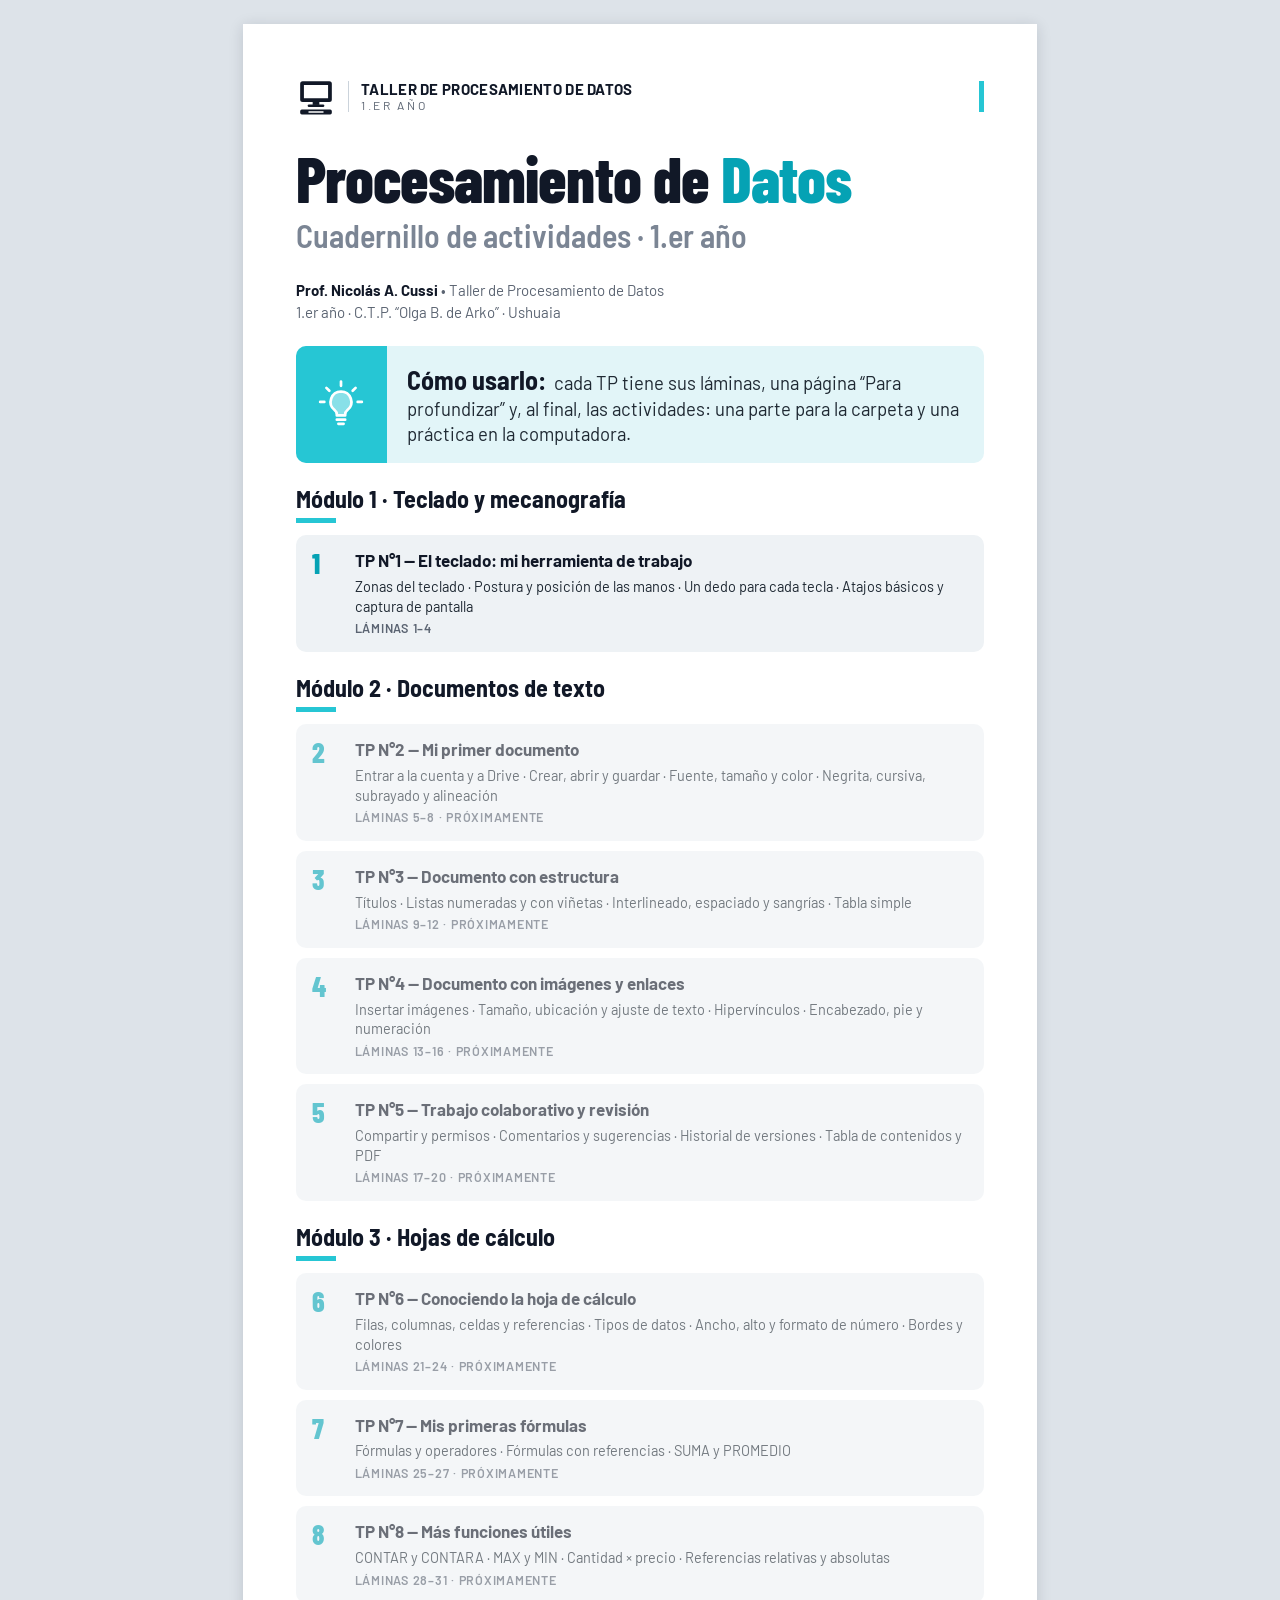
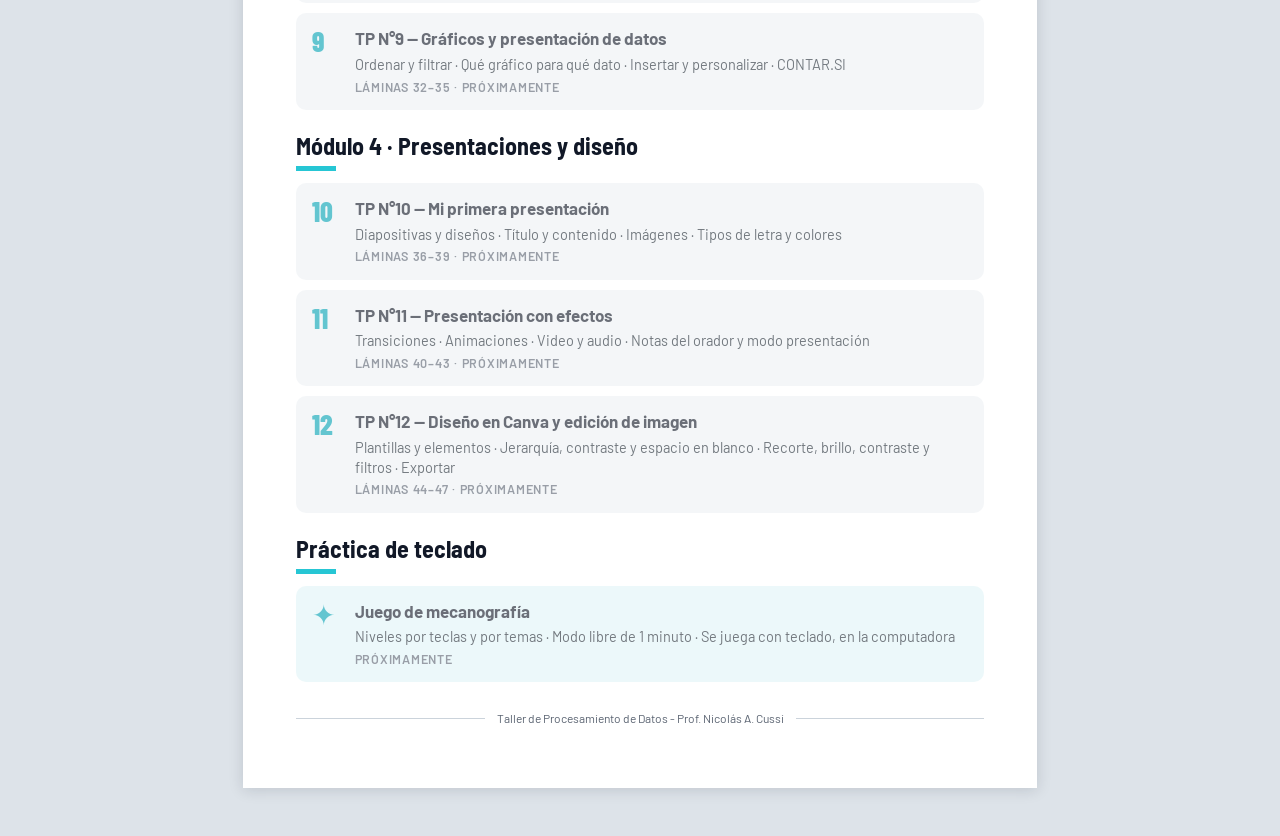
==== commit 52eb4f32: "TP1: El teclado, mi herramienta de trabajo" ====
--- a/index.html
+++ b/index.html
@@ -58,12 +58,12 @@
     <h2 class="subtitulo" id="b1">Módulo 1 · Teclado y mecanografía</h2>
     <ul class="lista-tp">
       <li>
-        <div class="tp tp--pronto">
+        <a class="tp" href="unidades/tp01.html">
           <span class="tp__num" aria-hidden="true">1</span>
           <span class="tp__titulo">TP N°1 — El teclado: mi herramienta de trabajo</span>
           <span class="tp__temas">Zonas del teclado · Postura y posición de las manos · Un dedo para cada tecla · Atajos básicos y captura de pantalla</span>
-          <span class="tp__meta">Láminas 1–4 · Próximamente</span>
-        </div>
+          <span class="tp__meta">Láminas 1–4 <span class="tp__visto" data-visto="1" hidden>· ✓ Visto</span></span>
+        </a>
       </li>
     </ul>
   </section>
--- a/assets/css/estilos.css
+++ b/assets/css/estilos.css
@@ -163,15 +163,23 @@
 /* barra vertical del alto del bloque de texto (2 renglones de .cab__marca) */
 .cab__raya { width: 5px; height: 29px; background: var(--cian); flex: none; }
 .cab__marca + .cab__raya { margin-left: auto; }
+.cab__lema-corto { display: none; }
+/* En pantallas angostas "TRABAJO PRÁCTICO N°X" pasa a "TP N°X" */
+@media (max-width: 559px) {
+  .cab__lema-largo { display: none; }
+  .cab__lema-corto { display: inline; }
+}
 @media (max-width: 479px) {
-  .cab { gap: 10px; }
-  .cab__marca b, .cab__lema { font-size: 13px; }
-  .cab__lema-n { display: block; }
-  .cab__raya { height: 30px; }
+  .cab { gap: 8px; }
+  .cab__logo { width: 28px; height: 28px; }
+  .cab__marca { padding-left: 9px; }
+  .cab__marca b, .cab__lema { font-size: 12px; letter-spacing: 0; }
+  .cab__raya { height: 28px; }
 }
 @media (max-width: 379px) {
-  .cab__marca b, .cab__lema { font-size: 12px; }
-  .cab__raya { height: 28px; }
+  .cab__marca b, .cab__lema { font-size: 11px; }
+  .cab__marca span { font-size: 10px; }
+  .cab__raya { height: 26px; }
 }
 
 /* --- Título --- */
@@ -362,6 +370,114 @@
 }
 .tipo__valor--cian { color: var(--cian-numero); }
 .tipo__valor span { color: var(--cian); }
+
+/* Teclas */
+kbd {
+  display: inline-block; min-width: 1.7em; padding: 0 .38em;
+  background: var(--blanco); border: 1.5px solid var(--tinta); border-bottom-width: 3px; border-radius: 5px;
+  font-family: var(--fuente); font-weight: 700; font-size: .86em; line-height: 1.45; color: var(--tinta);
+  text-align: center; white-space: nowrap; vertical-align: .05em;
+}
+
+/* Esquemas SVG (teclado, postura) */
+.esquema { margin: 0; }
+.esquema svg { width: 100%; height: auto; }
+.esquema--teclado { background: var(--panel); border-radius: var(--radio); padding: 12px 10px; }
+.esquema .tk { stroke: var(--tinta); stroke-width: .5; }
+.esquema .tt { font-family: var(--fuente); font-weight: 600; fill: var(--tinta); }
+.esquema .tt--claro { fill: var(--blanco); }
+.esquema .relieve { stroke: var(--tinta); stroke-width: .8; stroke-linecap: round; }
+.esquema .guia { stroke: var(--tinta); stroke-width: .5; }
+.esquema .badge { fill: var(--tinta); }
+
+/* Colores de zonas y de dedos (sirven para el SVG y para las muestras) */
+.z-alfa { fill: var(--blanco); background: var(--blanco); }
+.d-no { fill: var(--panel); background: var(--panel); }
+.z-fn, .d-md { fill: var(--cian-claro); background: var(--cian-claro); }
+.z-esp, .d-an { fill: var(--linea); background: var(--linea); }
+.z-num, .d-in { fill: var(--cian); background: var(--cian); }
+.z-mod, .d-me { fill: var(--tinta); background: var(--tinta); }
+.d-pu { fill: var(--cian-suave); background: var(--cian-suave); }
+.muestra { display: inline-block; flex: none; width: 16px; height: 16px; border: 1.5px solid var(--tinta); border-radius: 4px; }
+.muestra--guia { background: var(--blanco); border-width: 3.5px; }
+.leyenda { display: flex; flex-wrap: wrap; justify-content: center; gap: 6px 16px; margin-top: 10px; font-size: 15px; font-weight: 600; color: var(--tinta); }
+.leyenda li { display: flex; align-items: center; gap: 6px; }
+
+/* Tablas de zonas y de dedos */
+.tabla-zonas td:last-child, .tabla-dedos td { line-height: 1.75; }
+.tabla-zonas thead th:first-child, .tabla-zonas tbody th { width: 31%; }
+.tabla-zonas td:nth-child(2) { text-align: left; }
+/* En el celular, cada fila de la tabla de zonas es una tarjeta */
+@media (max-width: 599px) {
+  .tabla-zonas thead { position: absolute; width: 1px; height: 1px; overflow: hidden; clip: rect(0 0 0 0); }
+  .tabla-zonas, .tabla-zonas tbody, .tabla-zonas tr, .tabla-zonas th, .tabla-zonas td { display: block; width: auto; }
+  .tabla-zonas { margin: 0; }
+  .tabla-zonas tr { background: var(--panel); border-radius: 8px; padding: 10px 12px; margin-bottom: 8px; }
+  .tabla-zonas tbody th, .tabla-zonas td { width: auto; background: none; padding: 2px 0; text-align: left; }
+  .tabla-zonas tbody th { font-size: 17px; }
+}
+.tabla-zonas tbody th span, .tabla-dedos tbody th span { gap: 8px; }
+.tabla-dedos thead th:first-child, .tabla-dedos tbody th { width: 28%; }
+
+/* Postura */
+.postura { display: grid; gap: 12px; background: var(--panel); border-radius: 12px; padding: 16px 14px; }
+.postura__cuerpo { display: grid; gap: 12px; align-items: center; }
+.postura .esquema svg { max-width: 380px; margin: 0 auto; }
+.p-piso { stroke: var(--linea); stroke-width: 3; }
+.p-silla { fill: none; stroke: var(--gris-sub); stroke-width: 6; stroke-linecap: round; }
+.p-rueda { fill: var(--blanco); stroke: var(--gris-sub); stroke-width: 3; }
+.p-mueble { fill: none; stroke: var(--tinta); stroke-width: 5; stroke-linecap: round; }
+.p-teclado { fill: var(--cian-claro); stroke: var(--tinta); stroke-width: 2; }
+.p-pantalla { fill: var(--tinta); }
+.p-vista { fill: none; stroke: var(--cian-numero); stroke-width: 2; stroke-dasharray: 5 5; }
+.p-ac { fill: none; stroke: var(--cian-numero); stroke-width: 2.5; stroke-linecap: round; stroke-linejoin: round; }
+.p-cuerpo { fill: none; stroke: var(--tinta); stroke-width: 11; stroke-linecap: round; stroke-linejoin: round; }
+.p-cabeza { fill: var(--cian); stroke: var(--tinta); stroke-width: 3; }
+.p-ojo { fill: var(--tinta); }
+.p-ref circle { fill: var(--tinta); }
+.p-ref text { fill: var(--blanco); font-family: var(--fuente); font-weight: 700; font-size: 12px; text-anchor: middle; dominant-baseline: central; }
+.puntos { display: grid; gap: 6px; }
+.puntos li {
+  display: grid; grid-template-columns: 26px 1fr; gap: 10px; align-items: center;
+  background: var(--blanco); border-radius: 8px; padding: 7px 10px; font-size: 16px; line-height: 1.3;
+}
+.puntos__n {
+  display: flex; align-items: center; justify-content: center; width: 26px; height: 26px; border-radius: 50%;
+  background: var(--tinta); color: var(--blanco); font-weight: 700; font-size: 14px;
+}
+
+/* Fila guía */
+.panel__texto { font-size: 16.5px; line-height: 1.4; }
+.panel .panel__cab { margin-bottom: 8px; }
+.fila-guia { display: grid; gap: 8px; margin: 12px 0; }
+.fila-guia__mano {
+  display: flex; flex-direction: column; align-items: center; gap: 8px;
+  background: var(--blanco); border-radius: 8px; padding: 10px;
+}
+.fila-guia__mano h4 { font-size: 12px; font-weight: 700; letter-spacing: .14em; text-transform: uppercase; color: var(--gris); }
+.teclas { display: flex; flex-wrap: wrap; justify-content: center; gap: 6px; }
+.teclas kbd { font-size: 24px; min-width: 44px; padding: 2px 8px; }
+.teclas .tecla-espacio { min-width: 150px; font-size: 18px; line-height: 1.85; }
+kbd.con-relieve { text-decoration: underline; text-decoration-thickness: 3px; text-underline-offset: 5px; }
+
+/* Atajos */
+.atajos { display: grid; gap: 8px; }
+.atajos li { display: grid; gap: 3px; background: var(--panel); border-radius: var(--radio); padding: 10px 14px; }
+.atajos__teclas { font-size: 18px; font-weight: 700; color: var(--tinta); }
+.atajos h3 { font-family: var(--fuente-titulo); font-weight: 700; font-size: 20px; line-height: 1.15; color: var(--tinta); }
+.atajos p:last-child { font-size: 15.5px; line-height: 1.3; }
+.texto--sub { margin: 10px 0 12px; font-size: 16.5px; }
+.comparar p kbd { margin-bottom: 4px; }
+
+/* Práctica: link al juego y entrega */
+.juego-link { display: flex; flex-wrap: wrap; align-items: center; gap: 6px 12px; margin-top: 8px; }
+.juego-link__url { font-size: 14px; color: var(--gris); overflow-wrap: anywhere; }
+.entrega {
+  display: grid; grid-template-columns: auto 1fr; gap: 14px; align-items: start;
+  border: 3px solid var(--cian); border-radius: 12px; padding: 14px 16px; background: var(--blanco);
+}
+.entrega h3 { font-family: var(--fuente-titular); font-weight: 700; font-size: 26px; line-height: 1; color: var(--tinta); margin-bottom: 6px; }
+.entrega p, .entrega li { font-size: 16px; line-height: 1.4; }
 
 /* Tabla con datos dentro de una actividad */
 .act-tabla caption { text-align: left; font-weight: 700; letter-spacing: .05em; color: var(--tinta); padding-bottom: 4px; }
@@ -509,6 +625,9 @@
   .act-tabla { width: 100%; margin-left: 0; table-layout: fixed; font-size: 14.5px; }
   .act-tabla th, .act-tabla td { padding: 6px 8px; }
   .pf__cols { grid-template-columns: 1.25fr 1fr; gap: 14px; }
+  .postura__cuerpo { grid-template-columns: 1.15fr 1fr; gap: 16px; }
+  .fila-guia { grid-template-columns: 1fr 1fr 1fr; }
+  .atajos { grid-template-columns: 1fr 1fr; }
   .ejemplo { grid-template-columns: auto auto 1fr; }
   .ejemplo p { grid-column: auto; padding-left: 12px; border-left: 2px solid var(--panel-linea); }
 }
@@ -526,6 +645,7 @@
   .lamina { padding: 11mm 13mm 8mm; gap: 5mm; justify-content: space-between; }
   .lamina > .pie { margin-top: 0; }
   .lamina--act { justify-content: flex-start; gap: 4mm; }
+  .lamina--compacta { gap: 3.5mm; }
   .lamina--act > .pie { margin-top: auto; }
   .act-banda { padding: 10px 20px; gap: 16px; }
   .act-banda h2 { font-size: 36px; }
@@ -606,7 +726,24 @@
   .pf__lista { gap: 4px; }
   .pie { font-size: 12px; }
 
-  /* TP2: tabla señalada, entidades y tipos de datos */
+  /* TP1: teclado, postura y atajos */
+  .atajos { grid-template-columns: repeat(3, 1fr); gap: 3mm; }
+  .atajos__teclas { font-size: 19px; }
+  .atajos h3 { font-size: 21px; }
+  .atajos p:last-child { font-size: 16px; }
+  .texto--sub { font-size: 17.5px; }
+  .puntos li { font-size: 16.5px; }
+  .panel__texto { font-size: 17.5px; }
+  .entrega p, .entrega li { font-size: 17px; }
+  .tabla-zonas th, .tabla-zonas td, .tabla-dedos th, .tabla-dedos td { padding: 6px 8px; font-size: 16px; }
+  .tabla-zonas thead th, .tabla-dedos thead th { font-size: 17px; padding: 7px 8px; }
+  .tabla-zonas td:last-child, .tabla-dedos td { line-height: 1.6; }
+  .puntos { gap: 5px; }
+  .postura { padding: 14px 14px 12px; gap: 8px; }
+  .esquema--teclado { padding: 12px 16px; }
+  .puntos li { padding: 6px 10px; }
+
+  /* Tablas de la hoja A4 (heredadas del cuadernillo base) */
   .senal--fila { margin-top: 30%; }
   .tabla-ej td { padding: 4px; }
   .tabla-ej th { padding: 5px 4px; }
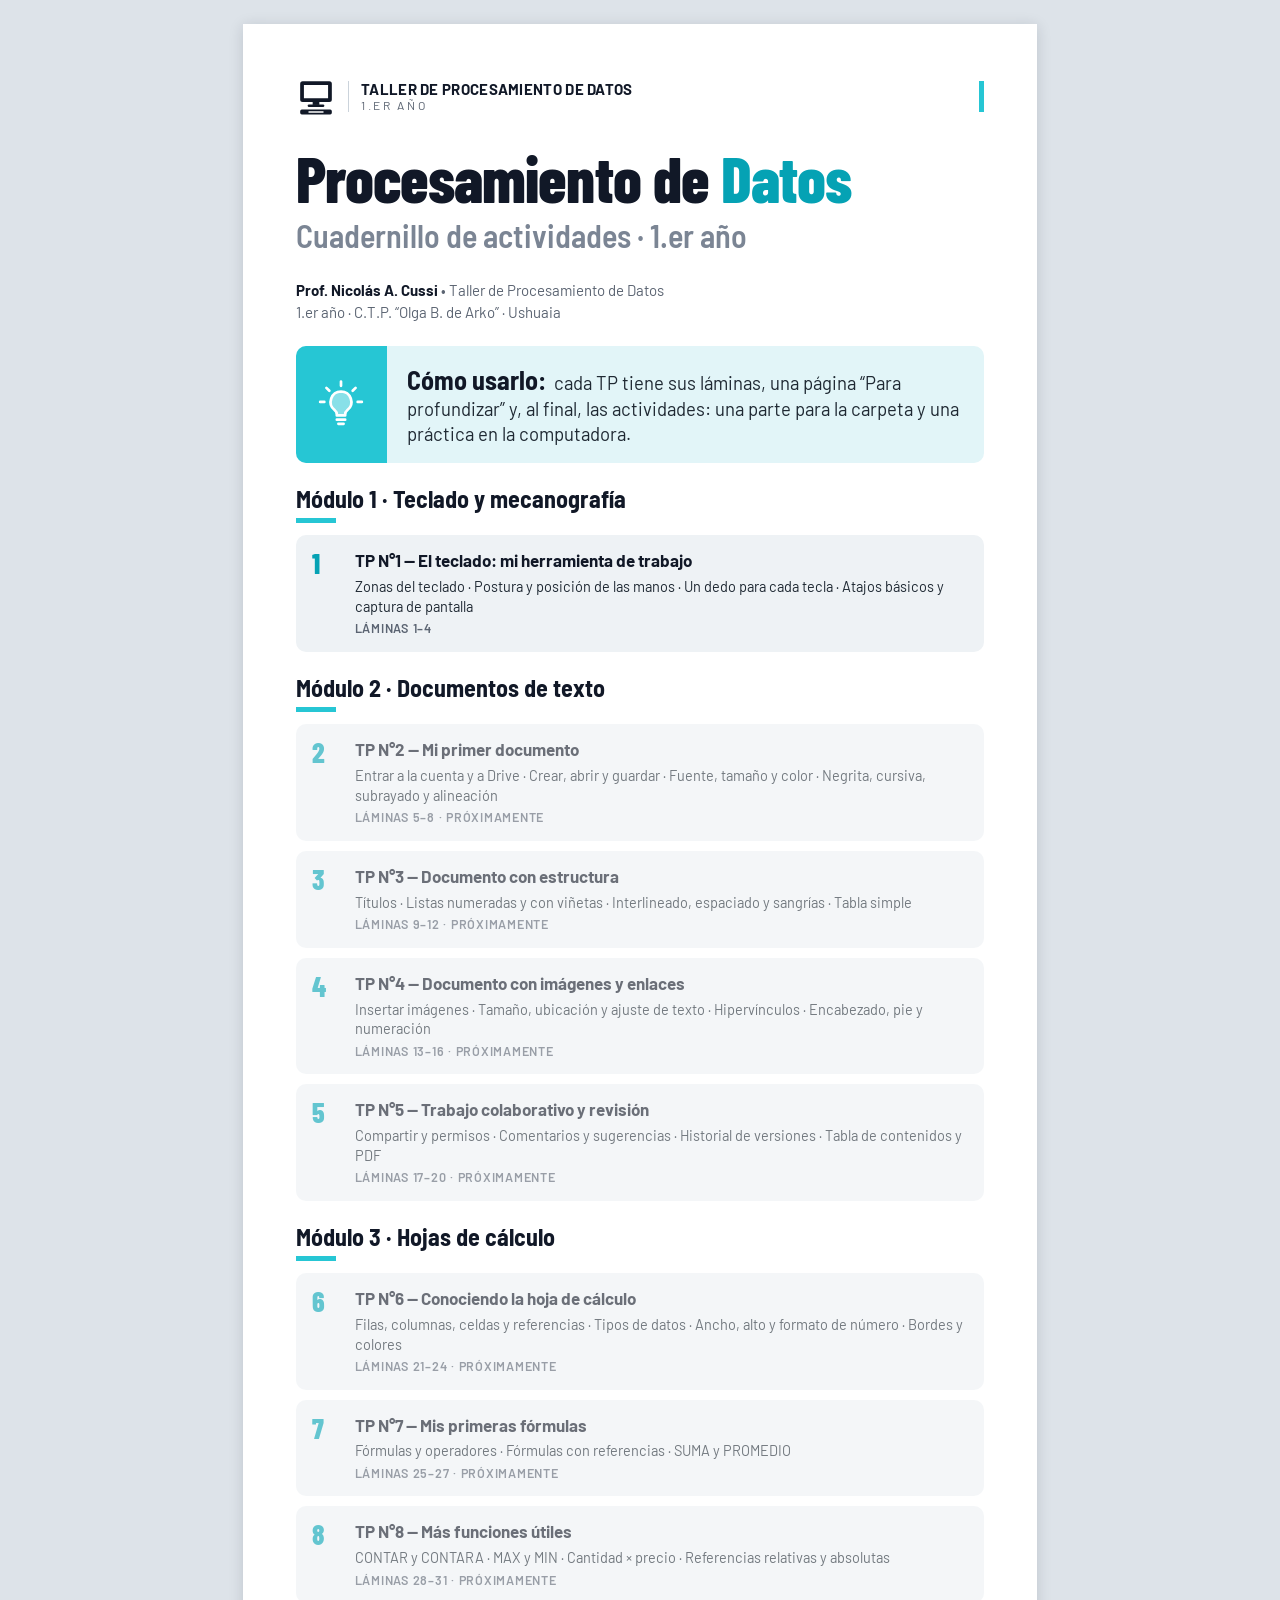
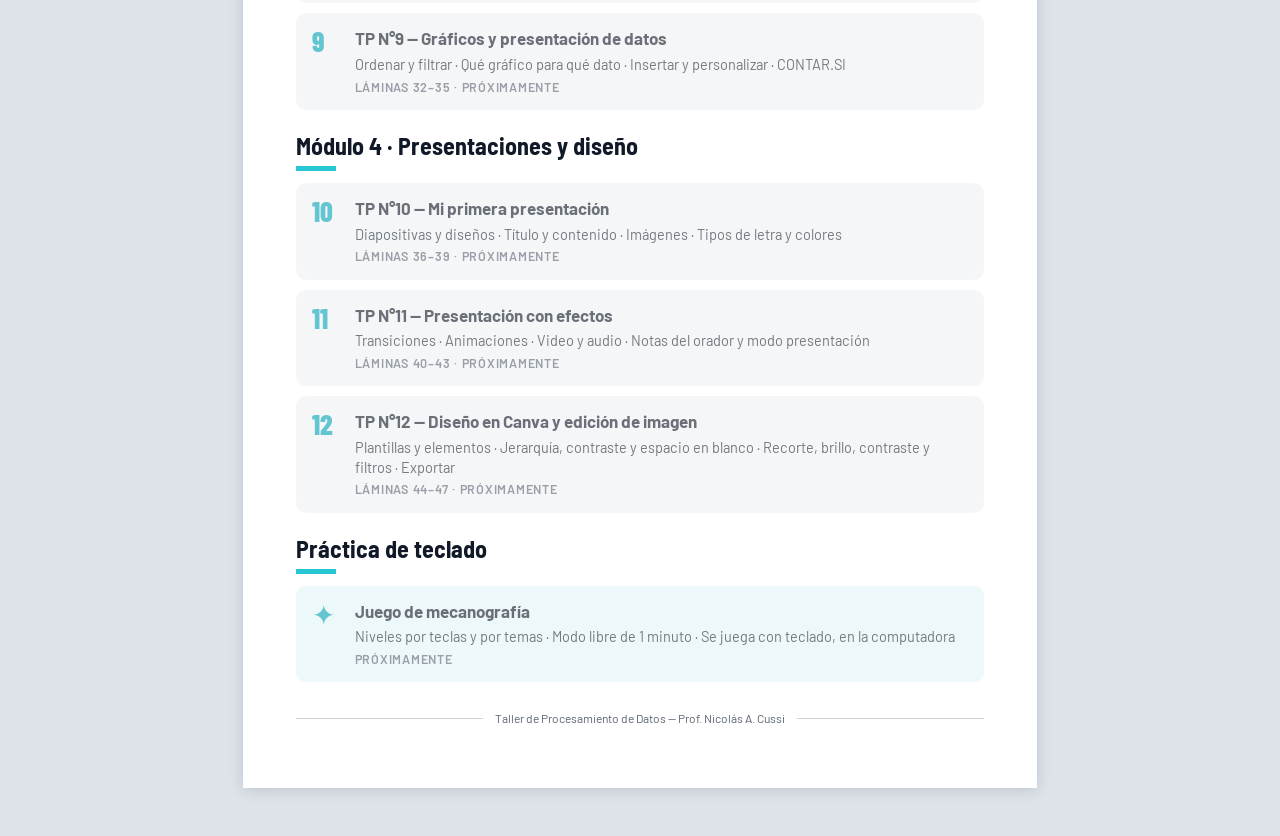
==== commit fd2d84dd: "Pie con guion largo y botón Índice igual al de PDF" ====
--- a/index.html
+++ b/index.html
@@ -193,7 +193,7 @@
 
   <footer class="pie">
     <span class="pie__linea"></span>
-    <span>Taller de Procesamiento de Datos - Prof. Nicolás A. Cussi</span>
+    <span>Taller de Procesamiento de Datos — Prof. Nicolás A. Cussi</span>
     <span class="pie__linea"></span>
   </footer>
 </main>
--- a/assets/css/estilos.css
+++ b/assets/css/estilos.css
@@ -93,10 +93,6 @@
   display: flex; align-items: center; gap: 10px;
   max-width: 210mm; margin: 0 auto; padding: 8px 16px;
 }
-.barra__volver {
-  text-decoration: none; font-weight: 600; font-size: 15px;
-  padding: 8px 4px; color: var(--tinta);
-}
 .barra__volver, .boton { flex: none; }
 .barra__titulo {
   flex: 1; min-width: 0; text-align: center;
@@ -110,7 +106,7 @@
 .boton {
   display: inline-flex; align-items: center; gap: 6px;
   background: var(--tinta); color: var(--blanco);
-  text-decoration: none; font-weight: 600; font-size: 14px;
+  text-decoration: none; font-weight: 600; font-size: 14px; line-height: 1.2;
   padding: 8px 12px; border-radius: 8px;
 }
 button.boton { border: 0; font-family: inherit; cursor: pointer; }
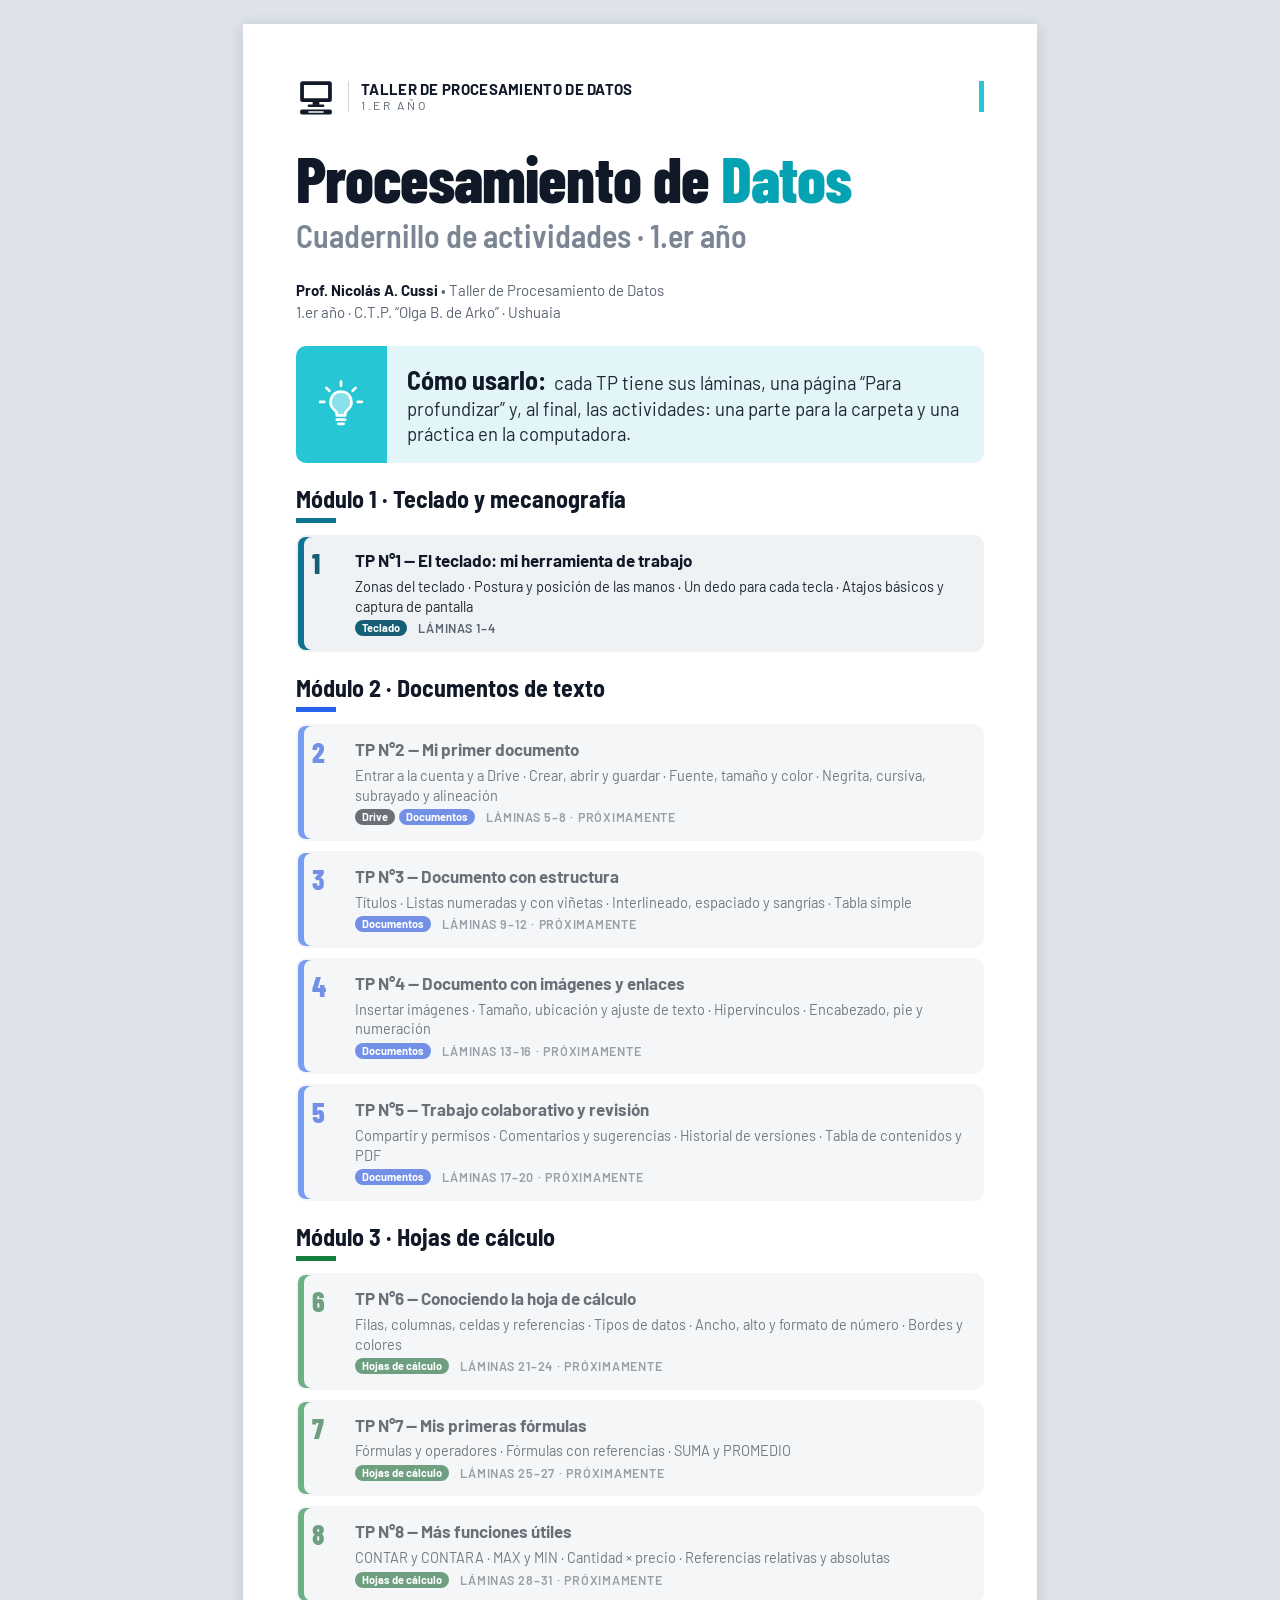
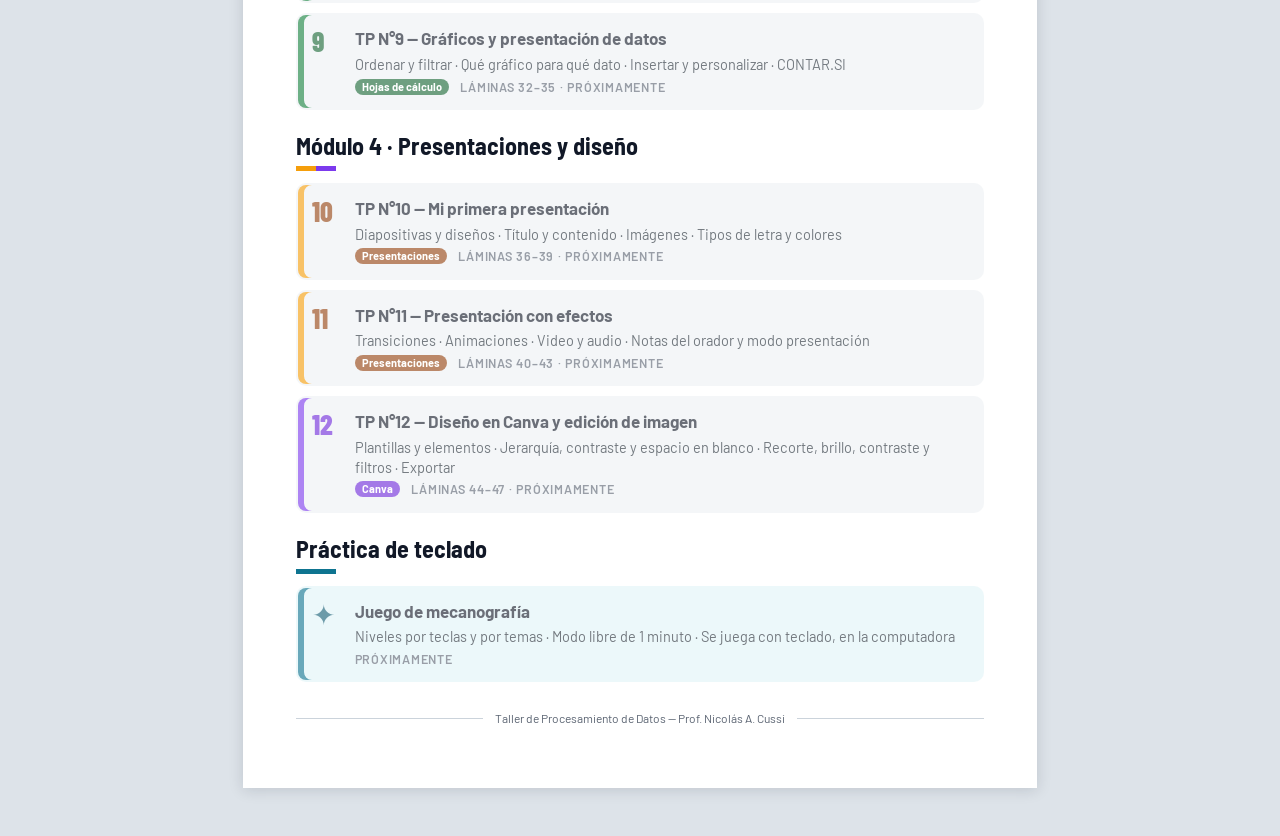
==== commit 8b999fbe: "Colores vivos: un color por programa, etiquetas en la portada y teclado con tintes - CLAUDE.md: regl" ====
--- a/index.html
+++ b/index.html
@@ -54,134 +54,134 @@
     <p><strong>Cómo usarlo:</strong> cada TP tiene sus láminas, una página “Para profundizar” y, al final, las actividades: una parte para la carpeta y una práctica en la computadora.</p>
   </aside>
 
-  <section class="bloque" id="indice" aria-labelledby="b1">
+  <section class="bloque bloque--teclado" id="indice" aria-labelledby="b1">
     <h2 class="subtitulo" id="b1">Módulo 1 · Teclado y mecanografía</h2>
     <ul class="lista-tp">
       <li>
-        <a class="tp" href="unidades/tp01.html">
+        <a class="tp tp--teclado" href="unidades/tp01.html">
           <span class="tp__num" aria-hidden="true">1</span>
           <span class="tp__titulo">TP N°1 — El teclado: mi herramienta de trabajo</span>
           <span class="tp__temas">Zonas del teclado · Postura y posición de las manos · Un dedo para cada tecla · Atajos básicos y captura de pantalla</span>
-          <span class="tp__meta">Láminas 1–4 <span class="tp__visto" data-visto="1" hidden>· ✓ Visto</span></span>
+          <span class="tp__meta"><span class="tp__tecs"><span class="etq etq--teclado">Teclado</span></span> Láminas 1–4 <span class="tp__visto" data-visto="1" hidden>· ✓ Visto</span></span>
         </a>
       </li>
     </ul>
   </section>
 
-  <section class="bloque" aria-labelledby="b2">
+  <section class="bloque bloque--docs" aria-labelledby="b2">
     <h2 class="subtitulo" id="b2">Módulo 2 · Documentos de texto</h2>
     <ul class="lista-tp">
       <li>
-        <div class="tp tp--pronto">
+        <div class="tp tp--pronto tp--docs">
           <span class="tp__num" aria-hidden="true">2</span>
           <span class="tp__titulo">TP N°2 — Mi primer documento</span>
           <span class="tp__temas">Entrar a la cuenta y a Drive · Crear, abrir y guardar · Fuente, tamaño y color · Negrita, cursiva, subrayado y alineación</span>
-          <span class="tp__meta">Láminas 5–8 · Próximamente</span>
-        </div>
-      </li>
-      <li>
-        <div class="tp tp--pronto">
+          <span class="tp__meta"><span class="tp__tecs"><span class="etq">Drive</span> <span class="etq etq--docs">Documentos</span></span> Láminas 5–8 · Próximamente</span>
+        </div>
+      </li>
+      <li>
+        <div class="tp tp--pronto tp--docs">
           <span class="tp__num" aria-hidden="true">3</span>
           <span class="tp__titulo">TP N°3 — Documento con estructura</span>
           <span class="tp__temas">Títulos · Listas numeradas y con viñetas · Interlineado, espaciado y sangrías · Tabla simple</span>
-          <span class="tp__meta">Láminas 9–12 · Próximamente</span>
-        </div>
-      </li>
-      <li>
-        <div class="tp tp--pronto">
+          <span class="tp__meta"><span class="tp__tecs"><span class="etq etq--docs">Documentos</span></span> Láminas 9–12 · Próximamente</span>
+        </div>
+      </li>
+      <li>
+        <div class="tp tp--pronto tp--docs">
           <span class="tp__num" aria-hidden="true">4</span>
           <span class="tp__titulo">TP N°4 — Documento con imágenes y enlaces</span>
           <span class="tp__temas">Insertar imágenes · Tamaño, ubicación y ajuste de texto · Hipervínculos · Encabezado, pie y numeración</span>
-          <span class="tp__meta">Láminas 13–16 · Próximamente</span>
-        </div>
-      </li>
-      <li>
-        <div class="tp tp--pronto">
+          <span class="tp__meta"><span class="tp__tecs"><span class="etq etq--docs">Documentos</span></span> Láminas 13–16 · Próximamente</span>
+        </div>
+      </li>
+      <li>
+        <div class="tp tp--pronto tp--docs">
           <span class="tp__num" aria-hidden="true">5</span>
           <span class="tp__titulo">TP N°5 — Trabajo colaborativo y revisión</span>
           <span class="tp__temas">Compartir y permisos · Comentarios y sugerencias · Historial de versiones · Tabla de contenidos y PDF</span>
-          <span class="tp__meta">Láminas 17–20 · Próximamente</span>
-        </div>
-      </li>
-    </ul>
-  </section>
-
-  <section class="bloque" aria-labelledby="b3">
+          <span class="tp__meta"><span class="tp__tecs"><span class="etq etq--docs">Documentos</span></span> Láminas 17–20 · Próximamente</span>
+        </div>
+      </li>
+    </ul>
+  </section>
+
+  <section class="bloque bloque--hojas" aria-labelledby="b3">
     <h2 class="subtitulo" id="b3">Módulo 3 · Hojas de cálculo</h2>
     <ul class="lista-tp">
       <li>
-        <div class="tp tp--pronto">
+        <div class="tp tp--pronto tp--hojas">
           <span class="tp__num" aria-hidden="true">6</span>
           <span class="tp__titulo">TP N°6 — Conociendo la hoja de cálculo</span>
           <span class="tp__temas">Filas, columnas, celdas y referencias · Tipos de datos · Ancho, alto y formato de número · Bordes y colores</span>
-          <span class="tp__meta">Láminas 21–24 · Próximamente</span>
-        </div>
-      </li>
-      <li>
-        <div class="tp tp--pronto">
+          <span class="tp__meta"><span class="tp__tecs"><span class="etq etq--hojas">Hojas de cálculo</span></span> Láminas 21–24 · Próximamente</span>
+        </div>
+      </li>
+      <li>
+        <div class="tp tp--pronto tp--hojas">
           <span class="tp__num" aria-hidden="true">7</span>
           <span class="tp__titulo">TP N°7 — Mis primeras fórmulas</span>
           <span class="tp__temas">Fórmulas y operadores · Fórmulas con referencias · SUMA y PROMEDIO</span>
-          <span class="tp__meta">Láminas 25–27 · Próximamente</span>
-        </div>
-      </li>
-      <li>
-        <div class="tp tp--pronto">
+          <span class="tp__meta"><span class="tp__tecs"><span class="etq etq--hojas">Hojas de cálculo</span></span> Láminas 25–27 · Próximamente</span>
+        </div>
+      </li>
+      <li>
+        <div class="tp tp--pronto tp--hojas">
           <span class="tp__num" aria-hidden="true">8</span>
           <span class="tp__titulo">TP N°8 — Más funciones útiles</span>
           <span class="tp__temas">CONTAR y CONTARA · MAX y MIN · Cantidad × precio · Referencias relativas y absolutas</span>
-          <span class="tp__meta">Láminas 28–31 · Próximamente</span>
-        </div>
-      </li>
-      <li>
-        <div class="tp tp--pronto">
+          <span class="tp__meta"><span class="tp__tecs"><span class="etq etq--hojas">Hojas de cálculo</span></span> Láminas 28–31 · Próximamente</span>
+        </div>
+      </li>
+      <li>
+        <div class="tp tp--pronto tp--hojas">
           <span class="tp__num" aria-hidden="true">9</span>
           <span class="tp__titulo">TP N°9 — Gráficos y presentación de datos</span>
           <span class="tp__temas">Ordenar y filtrar · Qué gráfico para qué dato · Insertar y personalizar · CONTAR.SI</span>
-          <span class="tp__meta">Láminas 32–35 · Próximamente</span>
-        </div>
-      </li>
-    </ul>
-  </section>
-
-  <section class="bloque" aria-labelledby="b4">
+          <span class="tp__meta"><span class="tp__tecs"><span class="etq etq--hojas">Hojas de cálculo</span></span> Láminas 32–35 · Próximamente</span>
+        </div>
+      </li>
+    </ul>
+  </section>
+
+  <section class="bloque bloque--pres-canva" aria-labelledby="b4">
     <h2 class="subtitulo" id="b4">Módulo 4 · Presentaciones y diseño</h2>
     <ul class="lista-tp">
       <li>
-        <div class="tp tp--pronto">
+        <div class="tp tp--pronto tp--pres">
           <span class="tp__num" aria-hidden="true">10</span>
           <span class="tp__titulo">TP N°10 — Mi primera presentación</span>
           <span class="tp__temas">Diapositivas y diseños · Título y contenido · Imágenes · Tipos de letra y colores</span>
-          <span class="tp__meta">Láminas 36–39 · Próximamente</span>
-        </div>
-      </li>
-      <li>
-        <div class="tp tp--pronto">
+          <span class="tp__meta"><span class="tp__tecs"><span class="etq etq--pres">Presentaciones</span></span> Láminas 36–39 · Próximamente</span>
+        </div>
+      </li>
+      <li>
+        <div class="tp tp--pronto tp--pres">
           <span class="tp__num" aria-hidden="true">11</span>
           <span class="tp__titulo">TP N°11 — Presentación con efectos</span>
           <span class="tp__temas">Transiciones · Animaciones · Video y audio · Notas del orador y modo presentación</span>
-          <span class="tp__meta">Láminas 40–43 · Próximamente</span>
-        </div>
-      </li>
-      <li>
-        <div class="tp tp--pronto">
+          <span class="tp__meta"><span class="tp__tecs"><span class="etq etq--pres">Presentaciones</span></span> Láminas 40–43 · Próximamente</span>
+        </div>
+      </li>
+      <li>
+        <div class="tp tp--pronto tp--canva">
           <span class="tp__num" aria-hidden="true">12</span>
           <span class="tp__titulo">TP N°12 — Diseño en Canva y edición de imagen</span>
           <span class="tp__temas">Plantillas y elementos · Jerarquía, contraste y espacio en blanco · Recorte, brillo, contraste y filtros · Exportar</span>
-          <span class="tp__meta">Láminas 44–47 · Próximamente</span>
+          <span class="tp__meta"><span class="tp__tecs"><span class="etq etq--canva">Canva</span></span> Láminas 44–47 · Próximamente</span>
         </div>
       </li>
     </ul>
   </section>
 
   <!-- Juego de mecanografía: cuando esté publicado, pasar este div a
-       <a class="tp" href="https://prof-nkocussi.github.io/Juego-Mecanografia/" target="_blank" rel="noopener">
+       <a class="tp tp--integrador tp--teclado" href="https://prof-nkocussi.github.io/Juego-Mecanografia/" target="_blank" rel="noopener">
        y cambiar "Próximamente" por "Se abre en otra pestaña". -->
-  <section class="bloque" aria-labelledby="b5">
+  <section class="bloque bloque--teclado" aria-labelledby="b5">
     <h2 class="subtitulo" id="b5">Práctica de teclado</h2>
     <ul class="lista-tp">
       <li>
-        <div class="tp tp--pronto tp--integrador">
+        <div class="tp tp--pronto tp--integrador tp--teclado">
           <span class="tp__num" aria-hidden="true">✦</span>
           <span class="tp__titulo">Juego de mecanografía</span>
           <span class="tp__temas">Niveles por teclas y por temas · Modo libre de 1 minuto · Se juega con teclado, en la computadora</span>
--- a/assets/css/estilos.css
+++ b/assets/css/estilos.css
@@ -386,14 +386,7 @@
 .esquema .guia { stroke: var(--tinta); stroke-width: .5; }
 .esquema .badge { fill: var(--tinta); }
 
-/* Colores de zonas y de dedos (sirven para el SVG y para las muestras) */
-.z-alfa { fill: var(--blanco); background: var(--blanco); }
-.d-no { fill: var(--panel); background: var(--panel); }
-.z-fn, .d-md { fill: var(--cian-claro); background: var(--cian-claro); }
-.z-esp, .d-an { fill: var(--linea); background: var(--linea); }
-.z-num, .d-in { fill: var(--cian); background: var(--cian); }
-.z-mod, .d-me { fill: var(--tinta); background: var(--tinta); }
-.d-pu { fill: var(--cian-suave); background: var(--cian-suave); }
+/* Muestras y leyenda (los colores de zonas y dedos están en "Colores vivos") */
 .muestra { display: inline-block; flex: none; width: 16px; height: 16px; border: 1.5px solid var(--tinta); border-radius: 4px; }
 .muestra--guia { background: var(--blanco); border-width: 3.5px; }
 .leyenda { display: flex; flex-wrap: wrap; justify-content: center; gap: 6px 16px; margin-top: 10px; font-size: 15px; font-weight: 600; color: var(--tinta); }
@@ -578,6 +571,111 @@
 .act-tabla th, .act-tabla td { border: 1.5px solid var(--linea); padding: 5px 4px; text-align: left; height: 30px; }
 .act-tabla thead th { background: var(--cian-claro); font-weight: 700; color: var(--tinta); text-align: center; }
 .act-tabla tbody th { font-weight: 600; color: var(--tinta); }
+
+/* ==========================================================
+   COLORES VIVOS (4/10/2026)
+   Cada color significa algo. Va en marcos, etiquetas, íconos y
+   esquemas; nunca en títulos ni en texto corrido.
+   ========================================================== */
+:root {
+  /* Cian para texto chico: --cian-numero (3:1) queda solo para números grandes */
+  --cian-texto: #155E75;
+
+  /* Programas. "-texto" da 4,5:1 o más sobre blanco, --panel y --cian-suave */
+  --teclado: #0E7490;  --teclado-claro: #CDEFF4;  --teclado-texto: #155E75;  --teclado-linea: #9BDCE5;
+  --docs: #2563EB;     --docs-claro: #DBEAFE;     --docs-texto: #1D4ED8;     --docs-linea: #BFDBFE;
+  --hojas: #15803D;    --hojas-claro: #DCFCE7;    --hojas-texto: #166534;    --hojas-linea: #BBF7D0;
+  --pres: #F59E0B;     --pres-claro: #FEF3C7;     --pres-texto: #92400E;     --pres-linea: #FDE68A;
+  --canva: #7C3AED;    --canva-claro: #EDE9FE;    --canva-texto: #6D28D9;    --canva-linea: #DDD6FE;
+
+  /* Avisos y apoyo para esquemas (no etiquetan programas) */
+  --ok: #15803D;       --ok-claro: #DCFCE7;       --ok-texto: #166534;       /* "Recomendación" */
+  --naranja: #EA580C;  --naranja-claro: #FFEDD5;  --naranja-texto: #C2410C;  /* "Importante" y segundo grupo de un esquema */
+  --carpeta: #F59E0B;  --carpeta-claro: #FEF3C7;  --carpeta-texto: #92400E;  --carpeta-linea: #FDE68A;
+  --punto-rojo: #FF5F57;  --punto-amarillo: #FEBC2E;  --punto-verde: #28C840;  /* los tres puntos de una ventana */
+
+  /* Tintes para rellenar teclas (dedos y zonas): siempre con texto --tinta encima */
+  --tinte-violeta: #C4B5FD;  --tinte-azul: #93C5FD;  --tinte-verde: #86EFAC;
+  --tinte-ambar: #FCD34D;    --tinte-naranja: #FDBA74;
+}
+
+/* ---- Programa de cada TP, tarjeta o módulo ----
+   <body class="prog--docs"> · <a class="tp tp--docs"> · <section class="bloque bloque--docs"> */
+.prog--teclado, .tp--teclado, .bloque--teclado { --prog: var(--teclado); --prog-claro: var(--teclado-claro); --prog-texto: var(--teclado-texto); --prog-linea: var(--teclado-linea); --prog-sobre: var(--blanco); }
+.prog--docs, .tp--docs, .bloque--docs { --prog: var(--docs); --prog-claro: var(--docs-claro); --prog-texto: var(--docs-texto); --prog-linea: var(--docs-linea); --prog-sobre: var(--blanco); }
+.prog--hojas, .tp--hojas, .bloque--hojas { --prog: var(--hojas); --prog-claro: var(--hojas-claro); --prog-texto: var(--hojas-texto); --prog-linea: var(--hojas-linea); --prog-sobre: var(--blanco); }
+.prog--pres, .tp--pres, .bloque--pres { --prog: var(--pres); --prog-claro: var(--pres-claro); --prog-texto: var(--pres-texto); --prog-linea: var(--pres-linea); --prog-sobre: var(--tinta); }
+.prog--canva, .tp--canva, .bloque--canva { --prog: var(--canva); --prog-claro: var(--canva-claro); --prog-texto: var(--canva-texto); --prog-linea: var(--canva-linea); --prog-sobre: var(--blanco); }
+
+/* ---- Actividades: Parte 1 (carpeta) en cian; Parte 2 (computadora) con el color del programa ---- */
+.lamina--compu .act-banda, .lamina--compu .act__num { background: var(--prog); color: var(--prog-sobre); }
+.lamina--compu .act-banda .ico { --ac: var(--prog-claro); }
+.lamina--compu .act-banda__parte { border-left-color: currentColor; }
+.lamina--compu .act__letra, .lamina--compu .consigna { background: var(--prog-claro); }
+.lamina--compu .act__caso { border-left-color: var(--prog); }
+.lamina--compu .act__frases li::before { background: var(--prog); }
+.lamina--compu .entrega { border-color: var(--prog); }
+.lamina--compu .entrega .ico { --ac: var(--prog); }
+.lamina--compu .puntos__n { background: var(--naranja-texto); }   /* los "!" son avisos */
+
+/* ---- Portada: franja, número, barrita y etiquetas por programa ---- */
+.tp { box-shadow: inset 6px 0 0 var(--prog, var(--cian)); }   /* franja sin tocar el borde del hover */
+.tp .tp__num { color: var(--prog-texto, var(--cian-texto)); }
+a.tp:hover { border-color: var(--prog, var(--cian)); }
+.bloque .subtitulo::after { background: var(--prog, var(--cian)); }
+.bloque--pres-canva .subtitulo::after { background: linear-gradient(90deg, var(--pres) 0 50%, var(--canva) 50%); }   /* dos programas: bandas con corte neto */
+.etq {
+  display: inline-block; padding: 1px 8px; border-radius: 999px;
+  font-family: var(--fuente); font-weight: 700; font-size: .82em; line-height: 1.45;
+  color: var(--blanco); background: var(--tinta); white-space: nowrap;
+}
+.etq--teclado { background: var(--teclado-texto); }
+.etq--docs { background: var(--docs-texto); }
+.etq--hojas { background: var(--hojas-texto); }
+.etq--pres { background: var(--pres-texto); }
+.etq--canva { background: var(--canva-texto); }
+.tp__tecs { display: inline-flex; flex-wrap: wrap; gap: 4px; margin-right: 8px; vertical-align: 1px; }
+.tp__tecs .etq { font-size: 11px; letter-spacing: 0; text-transform: none; padding: 0 7px; }
+
+/* ---- Recuadros por tipo ---- */
+.tit-ico { display: inline-block; width: 1.2em; height: 1.2em; margin-right: 6px; vertical-align: -.25em; }
+.esquema-nota { background: var(--cian-suave); border-radius: var(--radio); padding: 10px 14px; }
+.esquema-nota h3 { font-family: var(--fuente-titulo); font-weight: 700; font-size: 18px; line-height: 1.15; color: var(--tinta); margin-bottom: 6px; }
+.esquema-nota p, .esquema-nota li { font-size: 15.5px; line-height: 1.35; }
+.esquema-nota--importante { background: var(--naranja-claro); box-shadow: inset 4px 0 0 var(--naranja); }
+.esquema-nota--importante h3 { color: var(--naranja-texto); }
+.pf__caja--importante { background: var(--naranja-claro); }
+.pf__caja--importante h4 { color: var(--naranja-texto); border-bottom-color: var(--naranja); }
+.esquema-nota--importante .tit-ico, .pf__caja--importante .tit-ico { --ac: var(--naranja-texto); }
+.consejo { background: var(--ok-claro); border-radius: 8px; padding: 6px 10px; box-shadow: inset 4px 0 0 var(--ok); }
+.consejo strong { color: var(--ok-texto); }
+.pf__caja--consejo { background: var(--ok-claro); }
+.pf__caja--consejo h4 { color: var(--ok-texto); border-bottom-color: var(--ok); }
+.consejo .tit-ico, .pf__caja--consejo .tit-ico { --ac: var(--ok); }
+
+/* ---- Etiquetas dentro del texto: rutas de menú y fórmulas, con el color del programa del TP ---- */
+.menu, code.formula {
+  padding: 0 .35em; border-radius: 5px; white-space: nowrap; font-weight: 600;
+  background: var(--prog-claro, var(--cian-suave)); color: var(--prog-texto, var(--cian-texto));
+  box-shadow: inset 0 0 0 1px var(--prog-linea, var(--panel-linea));   /* borde sin cambiar el ancho */
+}
+code.formula { font-family: Consolas, "Cascadia Mono", Menlo, "DejaVu Sans Mono", "Courier New", monospace; font-size: .92em; }
+
+/* ---- Esquemas ---- */
+.ico--carpeta { --ac: var(--carpeta); }
+.pf__lista li.punto--cian::before { background: var(--cian-texto); }
+.pf__lista li.punto--naranja::before { background: var(--naranja-texto); }
+
+/* ---- Teclado: un color por zona y por dedo (reemplaza las reglas .z-* y .d-* anteriores) ----
+   Ya no hay teclas oscuras: las letras de las teclas van con .tt (--tinta);
+   .tt--claro queda solo para los números blancos de los círculos (.badge). */
+.z-alfa { fill: var(--blanco); background: var(--blanco); }
+.d-no { fill: var(--panel); background: var(--panel); }
+.z-mod, .d-me { fill: var(--tinte-violeta); background: var(--tinte-violeta); }
+.z-fn,  .d-an { fill: var(--tinte-azul); background: var(--tinte-azul); }
+.z-num, .d-md { fill: var(--tinte-verde); background: var(--tinte-verde); }
+.d-in { fill: var(--tinte-ambar); background: var(--tinte-ambar); }
+.z-esp, .d-pu { fill: var(--tinte-naranja); background: var(--tinte-naranja); }
 
 /* ==========================================================
    Pantallas medianas: secuencias horizontales
@@ -801,7 +899,6 @@
   text-decoration: none; color: var(--texto);
   border: 2px solid transparent;
 }
-a.tp:hover { border-color: var(--cian); }
 .tp__num {
   grid-row: span 3;
   font-family: var(--fuente-titular); font-weight: 800; font-size: 28px; line-height: 1;
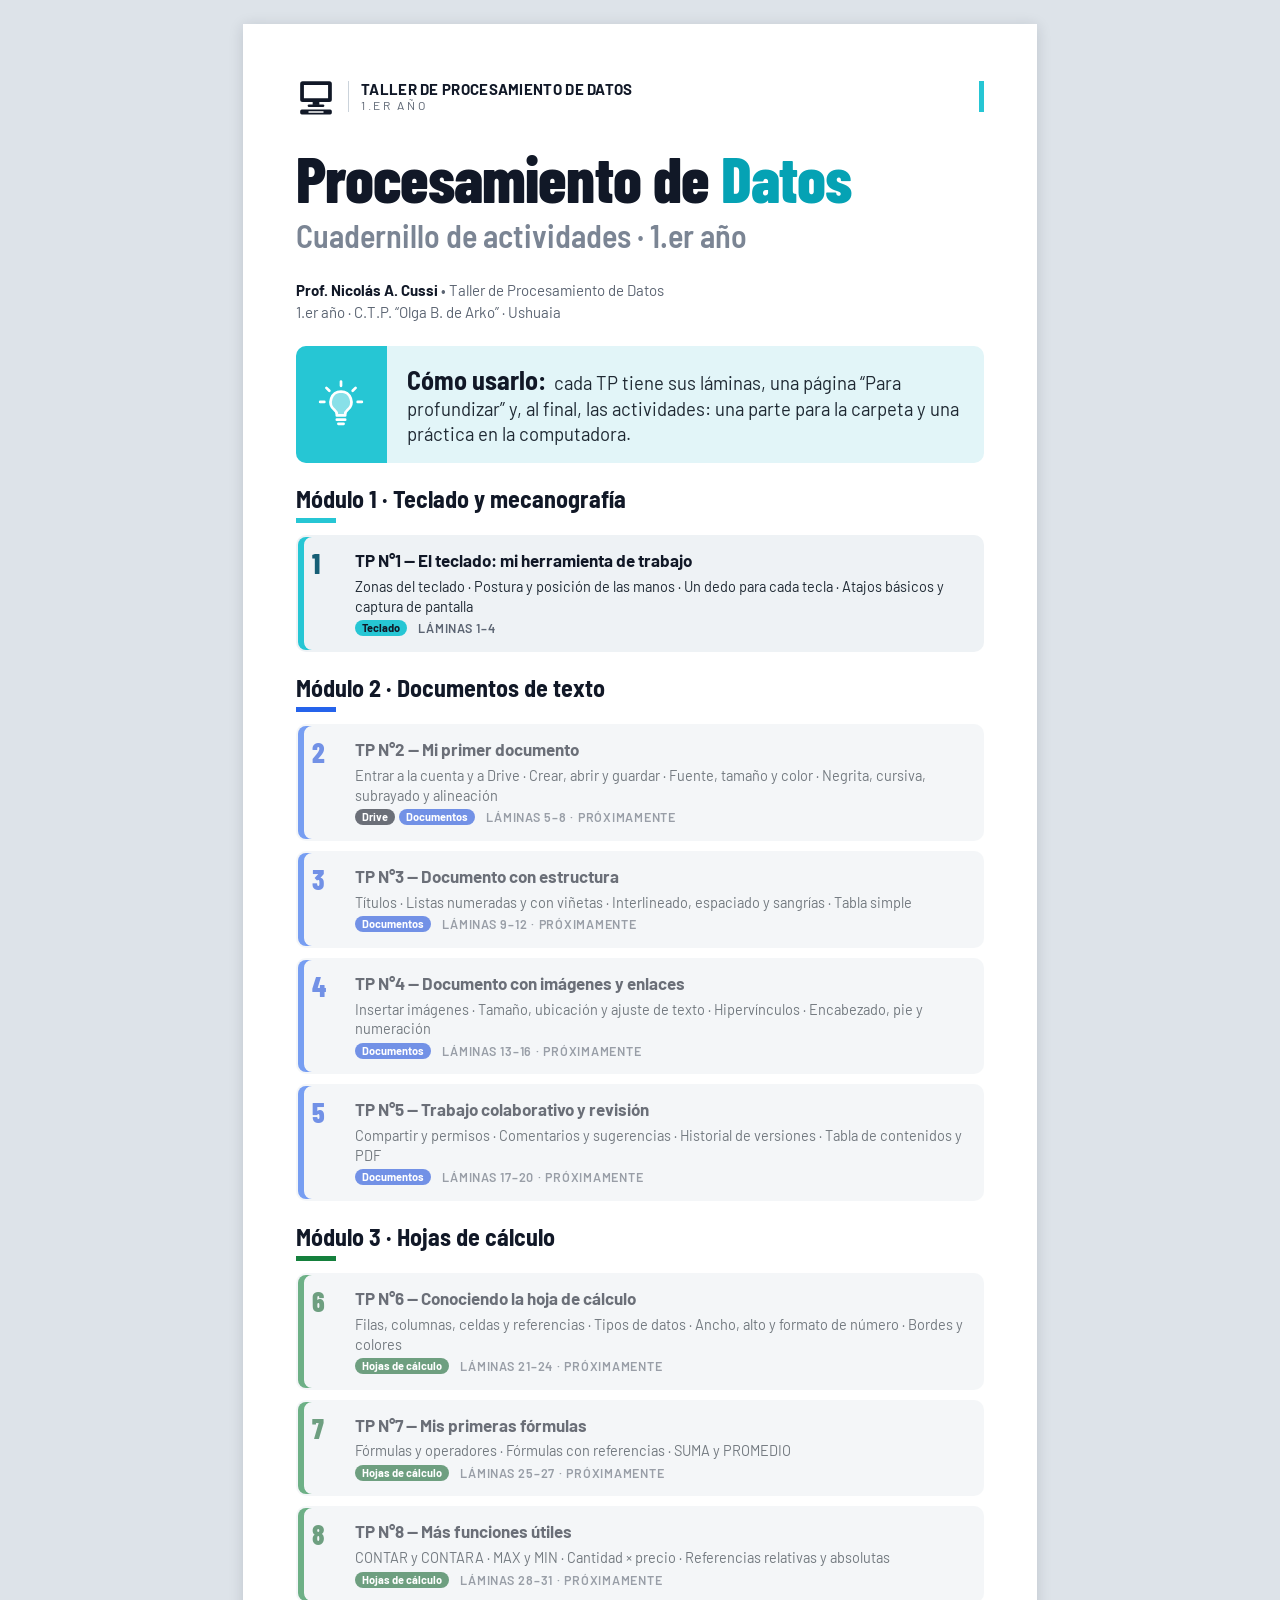
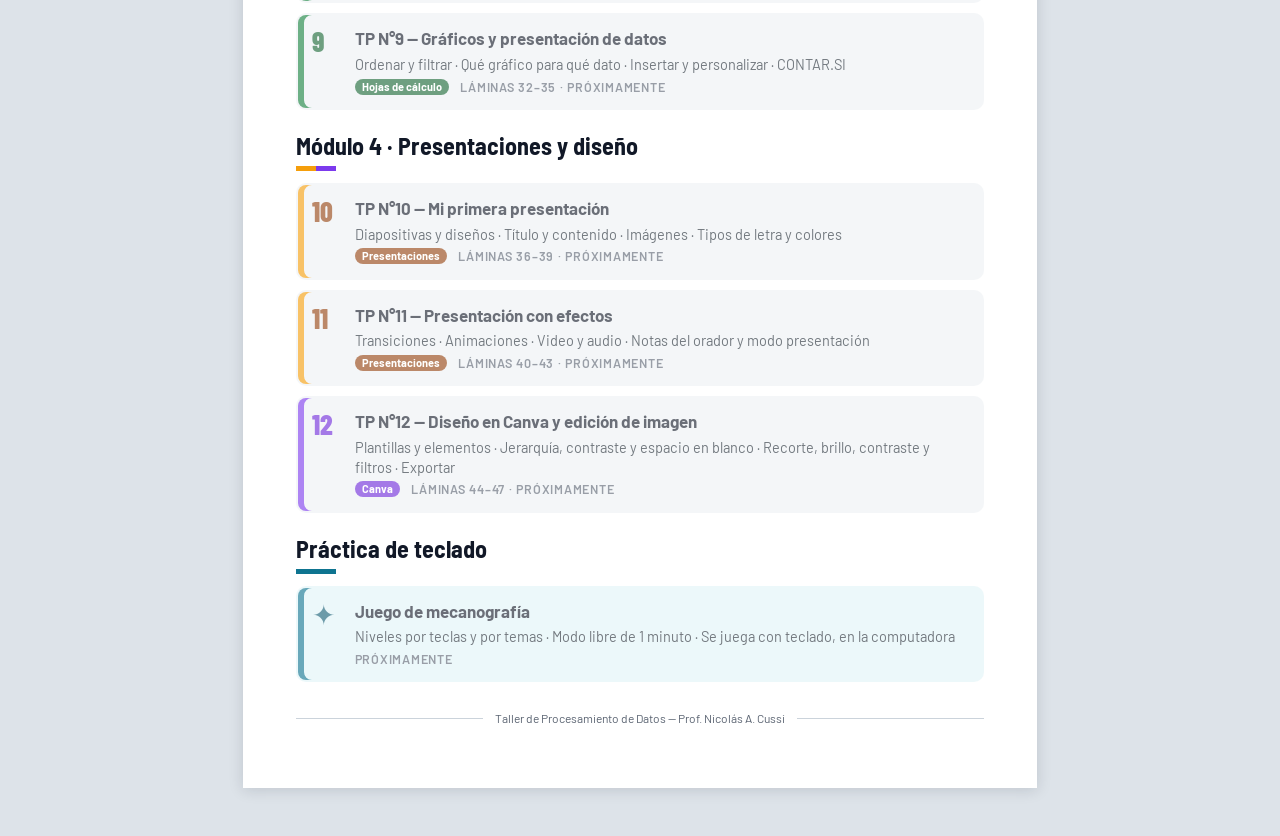
==== commit a0c3aaaa: "Portada: el Módulo 1 vuelve al cian de base (franja, barrita y etiqueta)" ====
--- a/index.html
+++ b/index.html
@@ -54,15 +54,15 @@
     <p><strong>Cómo usarlo:</strong> cada TP tiene sus láminas, una página “Para profundizar” y, al final, las actividades: una parte para la carpeta y una práctica en la computadora.</p>
   </aside>
 
-  <section class="bloque bloque--teclado" id="indice" aria-labelledby="b1">
+  <section class="bloque bloque--cian" id="indice" aria-labelledby="b1">
     <h2 class="subtitulo" id="b1">Módulo 1 · Teclado y mecanografía</h2>
     <ul class="lista-tp">
       <li>
-        <a class="tp tp--teclado" href="unidades/tp01.html">
+        <a class="tp tp--cian" href="unidades/tp01.html">
           <span class="tp__num" aria-hidden="true">1</span>
           <span class="tp__titulo">TP N°1 — El teclado: mi herramienta de trabajo</span>
           <span class="tp__temas">Zonas del teclado · Postura y posición de las manos · Un dedo para cada tecla · Atajos básicos y captura de pantalla</span>
-          <span class="tp__meta"><span class="tp__tecs"><span class="etq etq--teclado">Teclado</span></span> Láminas 1–4 <span class="tp__visto" data-visto="1" hidden>· ✓ Visto</span></span>
+          <span class="tp__meta"><span class="tp__tecs"><span class="etq etq--cian">Teclado</span></span> Láminas 1–4 <span class="tp__visto" data-visto="1" hidden>· ✓ Visto</span></span>
         </a>
       </li>
     </ul>
--- a/assets/css/estilos.css
+++ b/assets/css/estilos.css
@@ -606,6 +606,8 @@
 .prog--hojas, .tp--hojas, .bloque--hojas { --prog: var(--hojas); --prog-claro: var(--hojas-claro); --prog-texto: var(--hojas-texto); --prog-linea: var(--hojas-linea); --prog-sobre: var(--blanco); }
 .prog--pres, .tp--pres, .bloque--pres { --prog: var(--pres); --prog-claro: var(--pres-claro); --prog-texto: var(--pres-texto); --prog-linea: var(--pres-linea); --prog-sobre: var(--tinta); }
 .prog--canva, .tp--canva, .bloque--canva { --prog: var(--canva); --prog-claro: var(--canva-claro); --prog-texto: var(--canva-texto); --prog-linea: var(--canva-linea); --prog-sobre: var(--blanco); }
+/* Portada, Módulo 1: el cian de base en vez de --teclado */
+.tp--cian, .bloque--cian { --prog: var(--cian); --prog-claro: var(--cian-claro); --prog-texto: var(--cian-texto); --prog-linea: var(--panel-linea); --prog-sobre: var(--tinta); }
 
 /* ---- Actividades: Parte 1 (carpeta) en cian; Parte 2 (computadora) con el color del programa ---- */
 .lamina--compu .act-banda, .lamina--compu .act__num { background: var(--prog); color: var(--prog-sobre); }
@@ -634,6 +636,7 @@
 .etq--hojas { background: var(--hojas-texto); }
 .etq--pres { background: var(--pres-texto); }
 .etq--canva { background: var(--canva-texto); }
+.etq--cian { background: var(--cian); color: var(--tinta); }   /* sobre cian, texto oscuro */
 .tp__tecs { display: inline-flex; flex-wrap: wrap; gap: 4px; margin-right: 8px; vertical-align: 1px; }
 .tp__tecs .etq { font-size: 11px; letter-spacing: 0; text-transform: none; padding: 0 7px; }
 
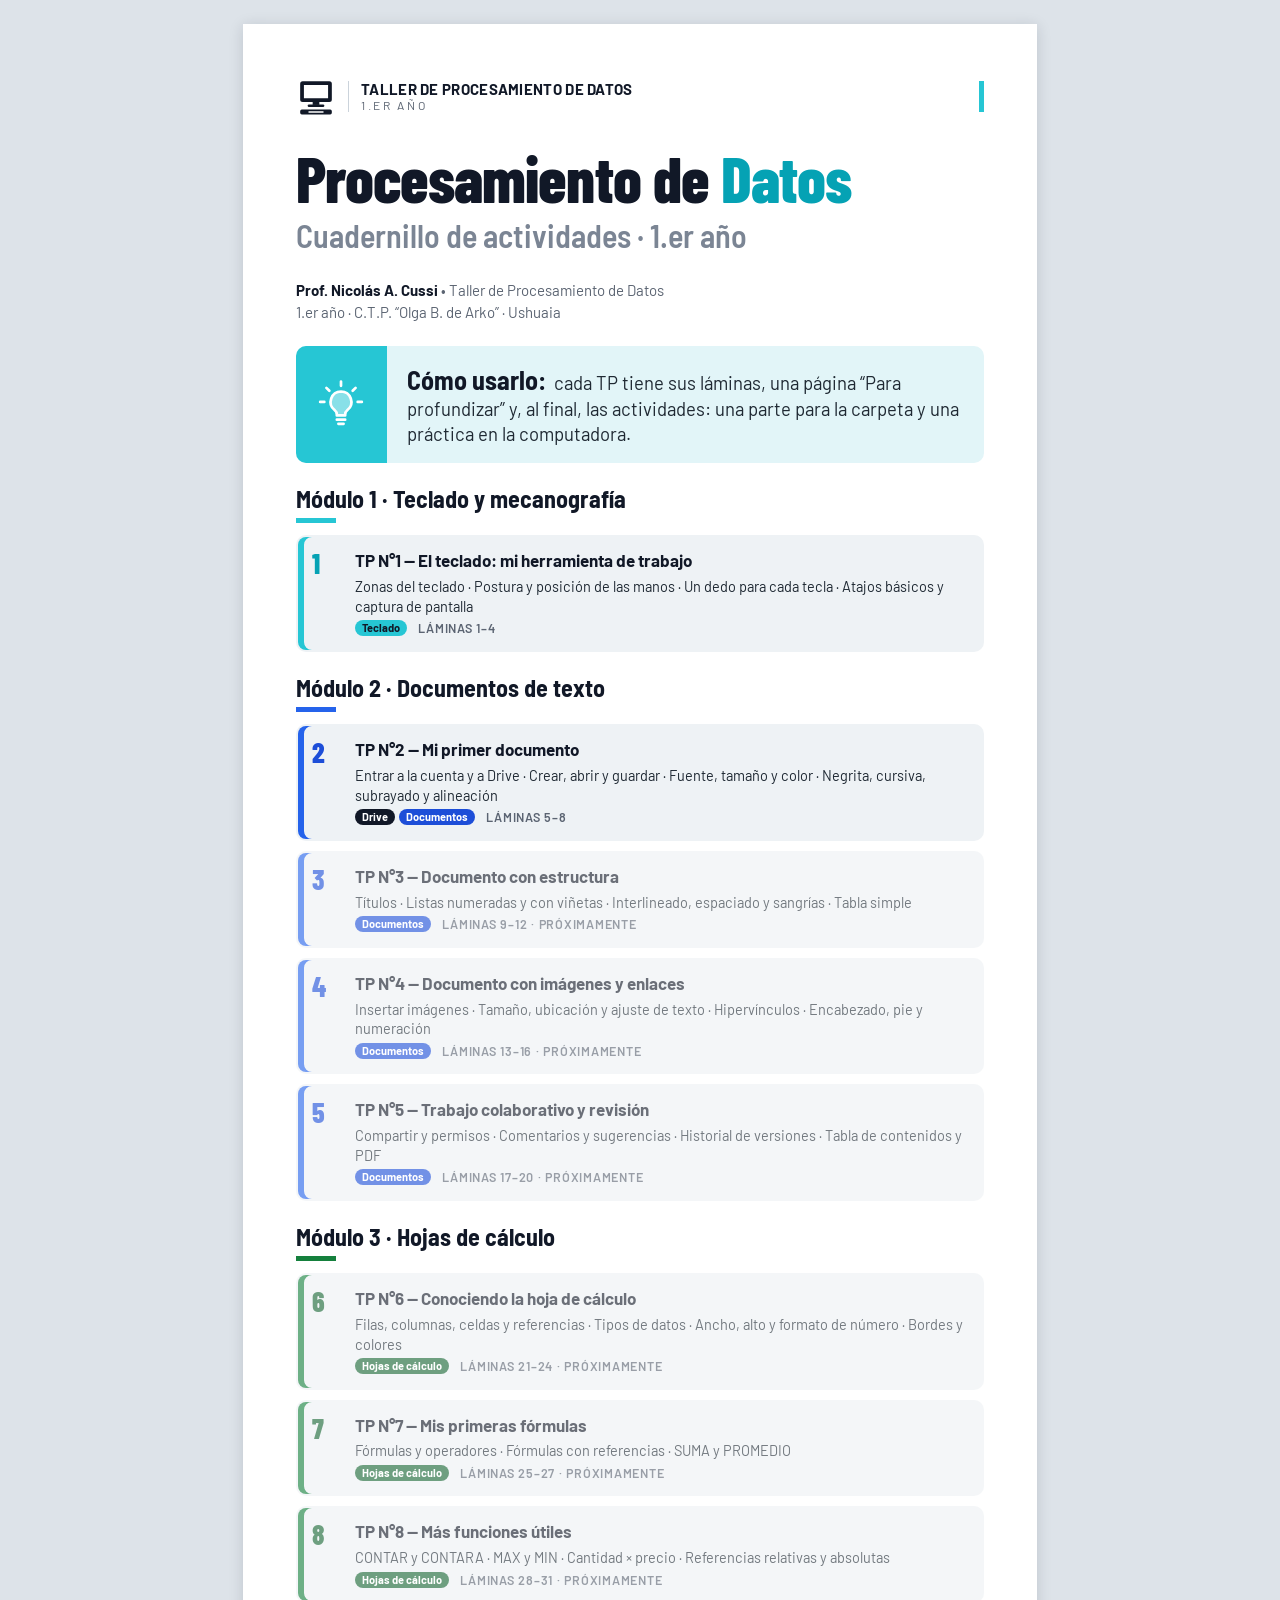
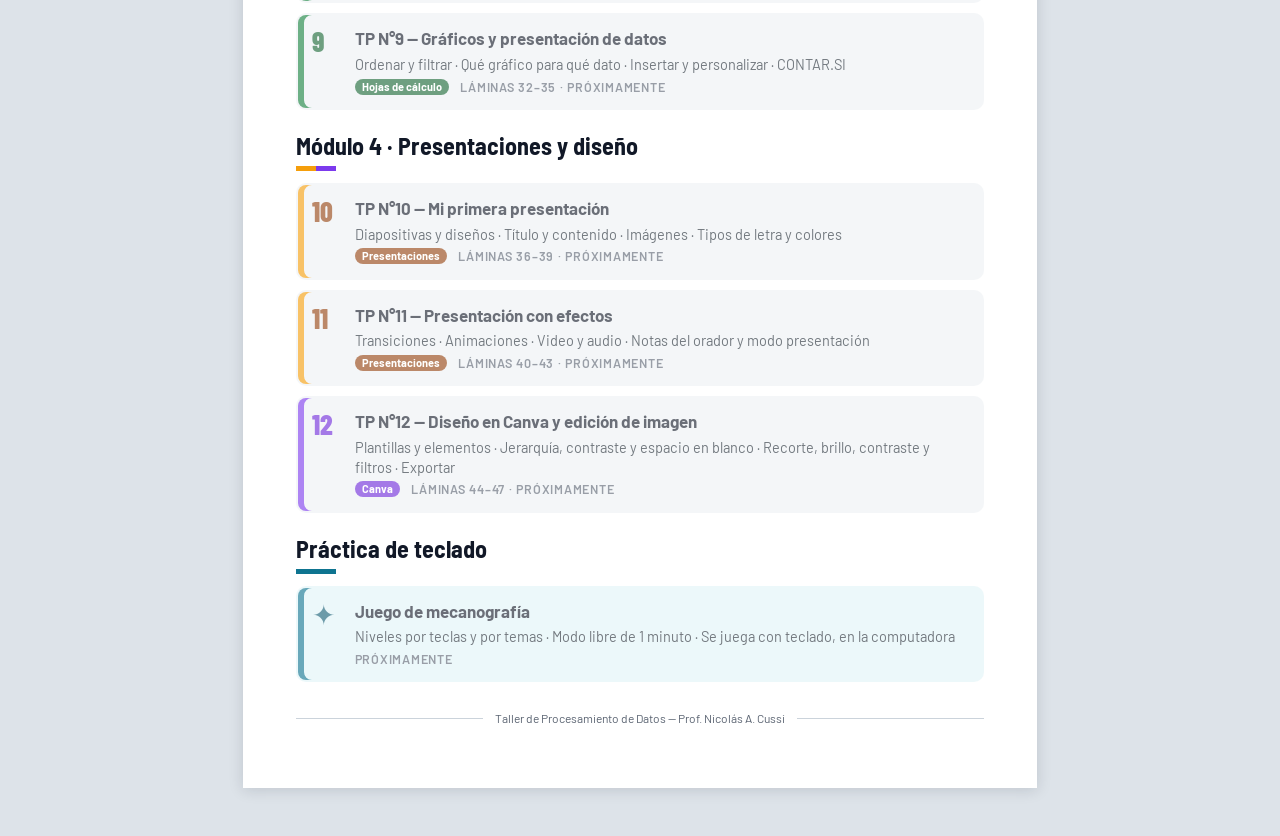
==== commit 6603718d: "TP2: Mi primer documento (láminas 5 a 8) - unidades/tp02.html: láminas 5 a 8, Para profundizar y act" ====
--- a/index.html
+++ b/index.html
@@ -72,12 +72,12 @@
     <h2 class="subtitulo" id="b2">Módulo 2 · Documentos de texto</h2>
     <ul class="lista-tp">
       <li>
-        <div class="tp tp--pronto tp--docs">
+        <a class="tp tp--docs" href="unidades/tp02.html">
           <span class="tp__num" aria-hidden="true">2</span>
           <span class="tp__titulo">TP N°2 — Mi primer documento</span>
           <span class="tp__temas">Entrar a la cuenta y a Drive · Crear, abrir y guardar · Fuente, tamaño y color · Negrita, cursiva, subrayado y alineación</span>
-          <span class="tp__meta"><span class="tp__tecs"><span class="etq">Drive</span> <span class="etq etq--docs">Documentos</span></span> Láminas 5–8 · Próximamente</span>
-        </div>
+          <span class="tp__meta"><span class="tp__tecs"><span class="etq">Drive</span> <span class="etq etq--docs">Documentos</span></span> Láminas 5–8 <span class="tp__visto" data-visto="2" hidden>· ✓ Visto</span></span>
+        </a>
       </li>
       <li>
         <div class="tp tp--pronto tp--docs">
--- a/assets/css/estilos.css
+++ b/assets/css/estilos.css
@@ -239,7 +239,7 @@
   background: var(--panel); border-radius: 8px; padding: 12px 14px;
 }
 .paso .ico { grid-area: ico; width: 56px; height: 56px; margin: 0 auto; }
-.paso h3 { grid-area: tit; font-family: var(--fuente); font-weight: 700; font-size: 19px; color: var(--tinta); }
+.paso h3, .paso h4 { grid-area: tit; font-family: var(--fuente); font-weight: 700; font-size: 19px; color: var(--tinta); }
 .paso p  { grid-area: txt; font-size: 16px; line-height: 1.3; }
 
 /* Tarjetas blancas con encabezado celeste */
@@ -293,7 +293,7 @@
   display: grid; grid-template-columns: 1fr auto; align-items: center; gap: 12px;
   background: var(--panel); border-radius: var(--radio); padding: 14px;
 }
-.comparar h3 { font-family: var(--fuente-titulo); font-weight: 700; font-size: 23px; color: var(--tinta); line-height: 1.1; margin-bottom: 4px; }
+.comparar h3, .comparar h4 { font-family: var(--fuente-titulo); font-weight: 700; font-size: 23px; color: var(--tinta); line-height: 1.1; margin-bottom: 4px; }
 .comparar p { font-size: 16.5px; line-height: 1.35; }
 
 /* Tabla comparativa */
@@ -451,9 +451,9 @@
 
 /* Atajos */
 .atajos { display: grid; gap: 8px; }
-.atajos li { display: grid; gap: 3px; background: var(--panel); border-radius: var(--radio); padding: 10px 14px; }
+.atajos li { display: grid; gap: 3px; align-content: start; background: var(--panel); border-radius: var(--radio); padding: 10px 14px; }
 .atajos__teclas { font-size: 18px; font-weight: 700; color: var(--tinta); }
-.atajos h3 { font-family: var(--fuente-titulo); font-weight: 700; font-size: 20px; line-height: 1.15; color: var(--tinta); }
+.atajos h3, .atajos h4 { font-family: var(--fuente-titulo); font-weight: 700; font-size: 20px; line-height: 1.15; color: var(--tinta); }
 .atajos p:last-child { font-size: 15.5px; line-height: 1.3; }
 .texto--sub { margin: 10px 0 12px; font-size: 16.5px; }
 .comparar p kbd { margin-bottom: 4px; }
@@ -597,6 +597,9 @@
   /* Tintes para rellenar teclas (dedos y zonas): siempre con texto --tinta encima */
   --tinte-violeta: #C4B5FD;  --tinte-azul: #93C5FD;  --tinte-verde: #86EFAC;
   --tinte-ambar: #FCD34D;    --tinte-naranja: #FDBA74;
+
+  /* Muestras de color dentro de un documento (lámina 7): texto en color y resaltador */
+  --doc-rojo: #B91C1C;  --doc-resaltado: #FEF08A;
 }
 
 /* ---- Programa de cada TP, tarjeta o módulo ----
@@ -623,6 +626,7 @@
 /* ---- Portada: franja, número, barrita y etiquetas por programa ---- */
 .tp { box-shadow: inset 6px 0 0 var(--prog, var(--cian)); }   /* franja sin tocar el borde del hover */
 .tp .tp__num { color: var(--prog-texto, var(--cian-texto)); }
+.tp--cian .tp__num { color: var(--cian-numero); }   /* Módulo 1: el número turquesa de siempre */
 a.tp:hover { border-color: var(--prog, var(--cian)); }
 .bloque .subtitulo::after { background: var(--prog, var(--cian)); }
 .bloque--pres-canva .subtitulo::after { background: linear-gradient(90deg, var(--pres) 0 50%, var(--canva) 50%); }   /* dos programas: bandas con corte neto */
@@ -666,6 +670,7 @@
 
 /* ---- Esquemas ---- */
 .ico--carpeta { --ac: var(--carpeta); }
+.ico--docs { --ac: var(--docs); }
 .pf__lista li.punto--cian::before { background: var(--cian-texto); }
 .pf__lista li.punto--naranja::before { background: var(--naranja-texto); }
 
@@ -679,6 +684,98 @@
 .z-num, .d-md { fill: var(--tinte-verde); background: var(--tinte-verde); }
 .d-in { fill: var(--tinte-ambar); background: var(--tinte-ambar); }
 .z-esp, .d-pu { fill: var(--tinte-naranja); background: var(--tinte-naranja); }
+
+/* ==========================================================
+   TP2: pantallas de Drive y Documentos, formato del texto
+   ========================================================== */
+/* Pantalla de un programa: esquema SVG + lista numerada */
+.pantalla { display: grid; gap: 12px; background: var(--panel); border-radius: 12px; padding: 16px 14px; }
+.pantalla__cuerpo { display: grid; gap: 12px; align-items: center; }
+.esquema--ventana svg { max-width: 520px; margin: 0 auto; }
+.esquema--barra svg { max-width: 560px; margin: 0 auto; }
+
+/* Ventana de un programa (esquemas SVG) */
+.v-fondo { fill: var(--blanco); }
+.v-marco { fill: none; stroke: var(--tinta); stroke-width: 1.2; }
+.v-barra { fill: var(--prog-claro); }
+.v-barra--neutra { fill: var(--panel); }   /* Drive no tiene color propio */
+.v-gris { fill: var(--panel); }
+.v-borde { fill: var(--blanco); stroke: var(--linea); stroke-width: 1; }
+.v-boton { fill: var(--blanco); stroke: var(--tinta); stroke-width: .9; }
+.v-boton--prog { stroke: var(--prog-texto); }
+.v-caja { fill: none; stroke: var(--prog); stroke-width: 1; stroke-dasharray: 3 2; }
+.v-prog-claro { fill: var(--prog-claro); stroke: var(--prog-linea); stroke-width: 1; }
+.v-sep { fill: none; stroke: var(--linea); stroke-width: 1; }
+.v-sep--prog { stroke: var(--prog-linea); }
+.v-trazo { fill: none; stroke: var(--tinta); stroke-width: 1.2; stroke-linecap: round; stroke-linejoin: round; }
+.v-trazo--prog { stroke: var(--prog-texto); }
+.v-trazo-claro { fill: none; stroke: var(--blanco); stroke-width: 1.2; stroke-linecap: round; }
+.v-renglon { fill: none; stroke: var(--linea); stroke-width: 2.2; stroke-linecap: round; }
+.v-cursor { fill: none; stroke: var(--tinta); stroke-width: 1.6; }
+.v-tinta { fill: var(--tinta); }
+.v-rojo { fill: var(--punto-rojo); }
+.v-amarillo { fill: var(--punto-amarillo); }
+.v-verde { fill: var(--punto-verde); }
+.v-carpeta { fill: var(--carpeta); }
+.v-carpeta-claro { fill: var(--carpeta-claro); stroke: var(--carpeta-linea); stroke-width: 1; }
+.v-doc { fill: var(--docs); }
+.v-muestra-rojo { fill: var(--doc-rojo); }
+.v-muestra-resaltado { fill: var(--doc-resaltado); stroke: var(--tinta); stroke-width: .5; }
+.esquema .tt--prog { fill: var(--prog-texto); }
+.esquema .tt--b { font-weight: 700; }
+.esquema .tt--i { font-style: italic; }
+
+/* Fuente, tamaño y color (lámina 7) */
+.formatos { display: grid; grid-template-columns: 1fr 1fr; gap: 8px; }
+.formatos .tarjeta { gap: 6px; padding-bottom: 10px; }
+.formatos .tarjeta__cab { font-size: 16px; }
+.formatos .tarjeta p { font-size: 15px; }
+.tarjeta .formatos__muestra {
+  flex-grow: 1; display: flex; flex-direction: column; justify-content: center; gap: 2px;
+  font-size: 17px; line-height: 1.2; color: var(--tinta);
+}
+.tarjeta .formatos__muestra--tam { flex-direction: row; justify-content: center; align-items: baseline; gap: 10px; }
+.formatos__muestra--tam span { display: inline-flex; flex-direction: column; align-items: center; line-height: 1; }
+.formatos__muestra--tam small { font-size: 12px; font-weight: 700; color: var(--gris); margin-top: 3px; }
+.t-11 { font-size: 15px; }
+.t-14 { font-size: 19px; }
+.t-20 { font-size: 27px; }
+.f-arial { font-family: Arial, "Liberation Sans", Helvetica, sans-serif; }
+.f-times { font-family: "Times New Roman", Times, "Liberation Serif", serif; }
+.f-courier { font-family: "Courier New", Courier, "Liberation Mono", monospace; }
+.muestra-color { color: var(--doc-rojo); font-weight: 600; }
+.muestra-resaltado { background: var(--doc-resaltado); color: var(--tinta); padding: 0 3px; }
+
+/* Botones de la barra de herramientas dentro del texto (B, I, U) */
+.btn-prog {
+  display: inline-flex; align-items: center; justify-content: center;
+  min-width: 1.6em; height: 1.6em; padding: 0 .3em; border-radius: 6px; vertical-align: middle;
+  background: var(--prog-claro); color: var(--prog-texto); box-shadow: inset 0 0 0 1px var(--prog-linea);
+  font-family: var(--fuente); font-weight: 700; font-size: .9em;
+}
+.btn-prog--i { font-style: italic; }
+.btn-prog--u { text-decoration: underline; text-underline-offset: 2px; }
+
+/* Alineación (lámina 8) */
+.alinear { display: grid; grid-template-columns: 1fr 1fr; gap: 8px; }
+.alinear li {
+  display: flex; flex-direction: column; align-items: center; gap: 5px; text-align: center;
+  background: var(--panel); border-radius: var(--radio); padding: 12px 8px;
+}
+.alinear svg { width: 66px; height: 51px; }
+.al-hoja { fill: var(--blanco); stroke: var(--tinta); stroke-width: 1.5; }
+.al-renglon { fill: none; stroke: var(--prog); stroke-width: 2.6; stroke-linecap: round; }
+.alinear h4 { font-family: var(--fuente-titulo); font-weight: 700; font-size: 18px; line-height: 1.15; color: var(--tinta); min-height: 2.3em; display: flex; align-items: center; }
+.alinear p { font-size: 15px; line-height: 1.3; }
+.alinear .alinear__atajo { font-size: 15px; font-weight: 700; color: var(--tinta); }
+
+/* Árbol de carpetas ("Para profundizar") */
+.arbol { display: grid; gap: 3px; }
+.arbol li { display: flex; align-items: center; gap: 6px; }
+.arbol .ico { width: 20px; height: 20px; stroke-width: 3.4; }
+.arbol__n2 { padding-left: 14px; }
+.arbol__n3 { padding-left: 28px; }
+.arbol__n4 { padding-left: 42px; }
 
 /* ==========================================================
    Pantallas medianas: secuencias horizontales
@@ -694,7 +791,7 @@
     text-align: center; row-gap: 10px; padding: 14px 10px 16px; height: 100%;
     align-content: start;
   }
-  .paso h3 { font-size: 20px; }
+  .paso h3, .paso h4 { font-size: 20px; }
   .paso .ico { width: 64px; height: 64px; }
   .mosaico { grid-template-columns: repeat(4, 1fr); }
   .ambitos { grid-template-columns: repeat(3, 1fr); }
@@ -725,6 +822,16 @@
   .postura__cuerpo { grid-template-columns: 1.15fr 1fr; gap: 16px; }
   .fila-guia { grid-template-columns: 1fr 1fr 1fr; }
   .atajos { grid-template-columns: 1fr 1fr; }
+  .pantalla__cuerpo { grid-template-columns: 1.7fr 1fr; gap: 14px; }
+  /* Pasos cortos (TP2): ícono a la izquierda, para que ocupen menos alto */
+  .secuencia--sub .paso {
+    grid-template-columns: 50px 1fr; grid-template-areas: "ico tit" "ico txt";
+    text-align: left; row-gap: 3px; column-gap: 12px; padding: 12px 12px; align-content: center;
+  }
+  .secuencia--sub .paso .ico { width: 50px; height: 50px; }
+  .secuencia--sub .paso h4 { font-size: 18px; line-height: 1.15; }
+  .secuencia--sub .paso p { font-size: 15.5px; }
+  .formatos, .alinear { grid-template-columns: repeat(4, 1fr); }
   .ejemplo { grid-template-columns: auto auto 1fr; }
   .ejemplo p { grid-column: auto; padding-left: 12px; border-left: 2px solid var(--panel-linea); }
 }
@@ -777,7 +884,7 @@
   .intro p { font-size: 19px; padding-left: 18px; }
   .subtitulo { font-size: 24px; }
   .paso { padding: 16px 10px 18px; }
-  .paso h3 { font-size: 21px; }
+  .paso h3, .paso h4 { font-size: 21px; }
   .paso p { font-size: 17.5px; }
   .paso .ico { width: 70px; height: 70px; }
   .tarjeta__cab { font-size: 19px; }
@@ -797,7 +904,7 @@
   .idea p { font-size: 18.5px; padding: 16px 20px; }
   .idea strong { font-size: 26px; }
   .comparar li { padding: 13px 18px; }
-  .comparar h3 { font-size: 26px; }
+  .comparar h3, .comparar h4 { font-size: 26px; }
   .comparar p { font-size: 17.5px; }
   .comparar .ico--xl { width: 80px; height: 80px; }
   .tabla-comp th, .tabla-comp td { font-size: 17px; padding: 8px 8px; }
@@ -826,7 +933,7 @@
   /* TP1: teclado, postura y atajos */
   .atajos { grid-template-columns: repeat(3, 1fr); gap: 3mm; }
   .atajos__teclas { font-size: 19px; }
-  .atajos h3 { font-size: 21px; }
+  .atajos h3, .atajos h4 { font-size: 21px; }
   .atajos p:last-child { font-size: 16px; }
   .texto--sub { font-size: 17.5px; }
   .puntos li { font-size: 16.5px; }
@@ -839,6 +946,18 @@
   .postura { padding: 14px 14px 12px; gap: 8px; }
   .esquema--teclado { padding: 12px 16px; }
   .puntos li { padding: 6px 10px; }
+
+  /* TP2: pantallas, formato del texto y alineación */
+  .pantalla { padding: 14px 16px; gap: 10px; }
+  .pantalla .puntos li { font-size: 15.5px; line-height: 1.25; padding: 5px 9px; }
+  .secuencia--sub .paso { padding: 12px 14px; }
+  .secuencia--sub .paso p { font-size: 16px; }
+  .formatos .tarjeta__cab { font-size: 17px; }
+  .formatos .tarjeta p { font-size: 15.5px; }
+  .alinear li { padding: 12px 8px 14px; }
+  .alinear h4 { font-size: 19px; }
+  .alinear p, .alinear .alinear__atajo { font-size: 16px; }
+  .arbol .ico { width: 18px; height: 18px; }
 
   /* Tablas de la hoja A4 (heredadas del cuadernillo base) */
   .senal--fila { margin-top: 30%; }
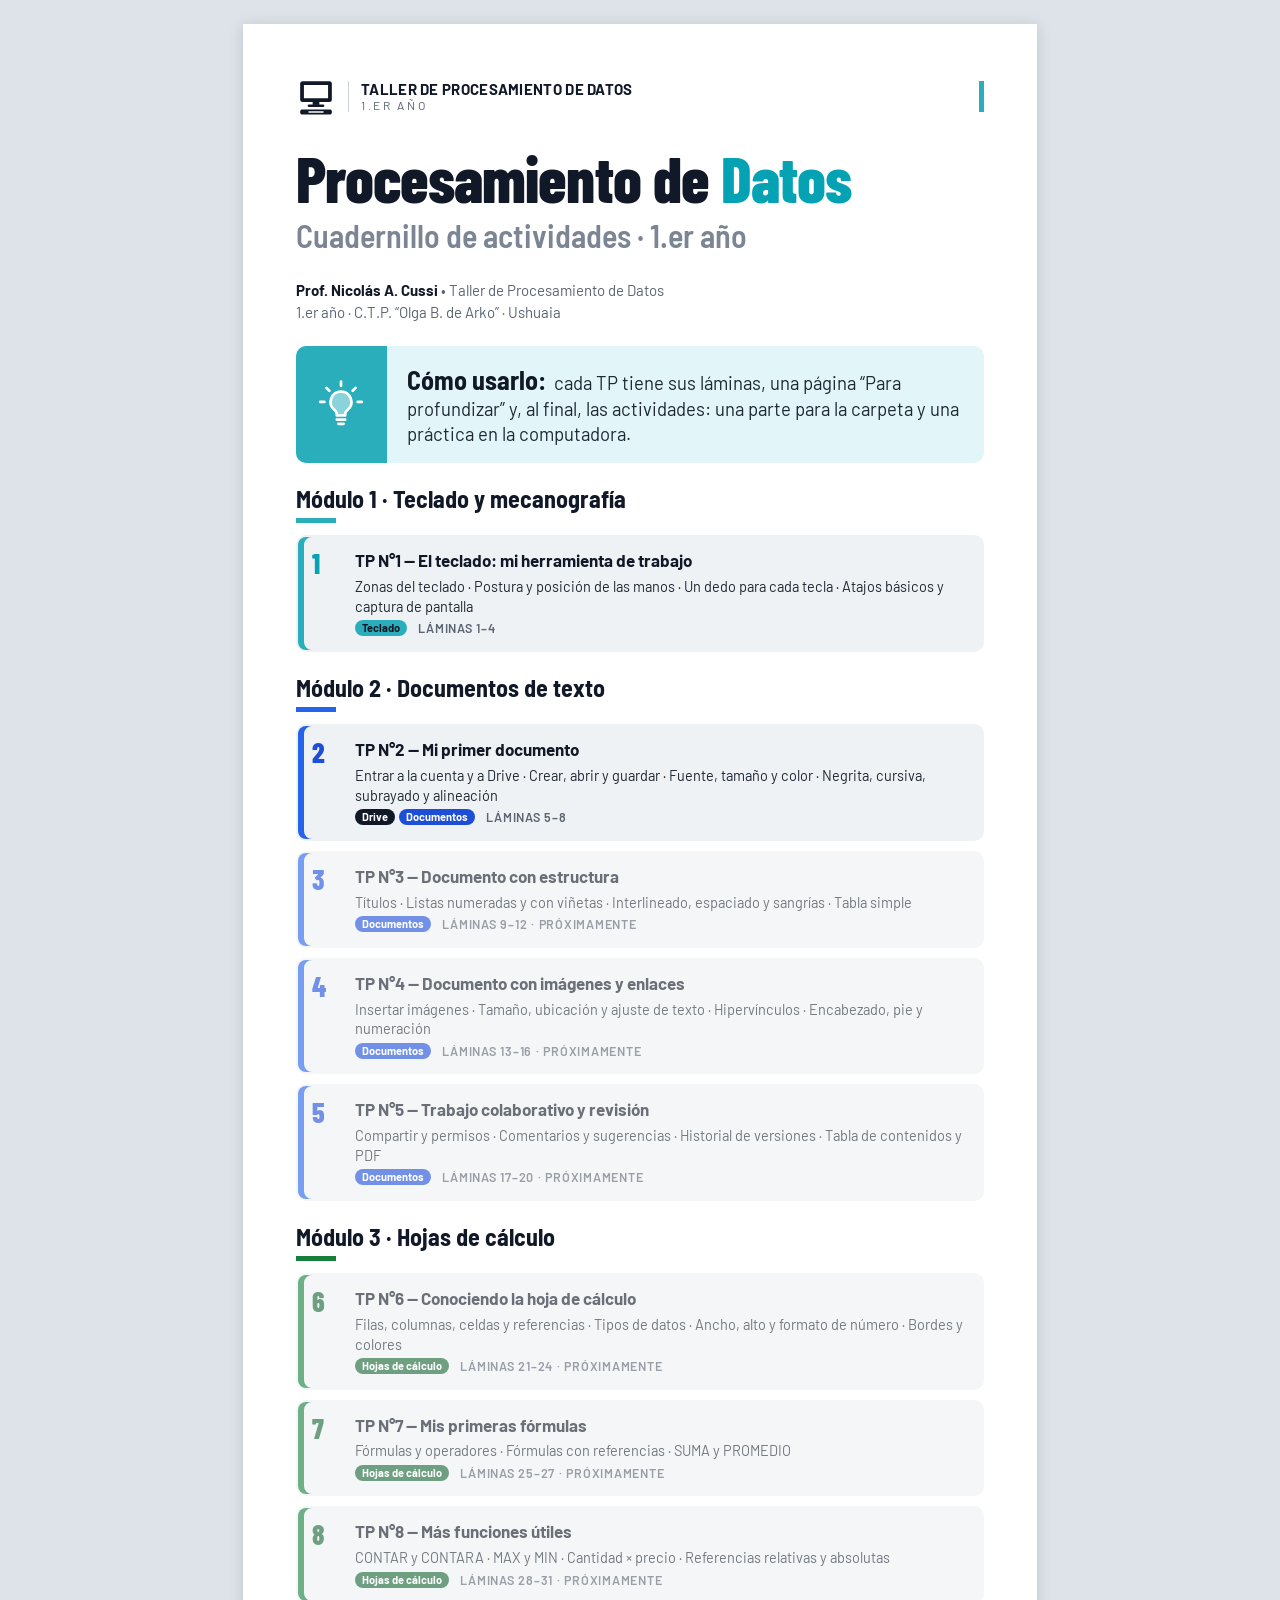
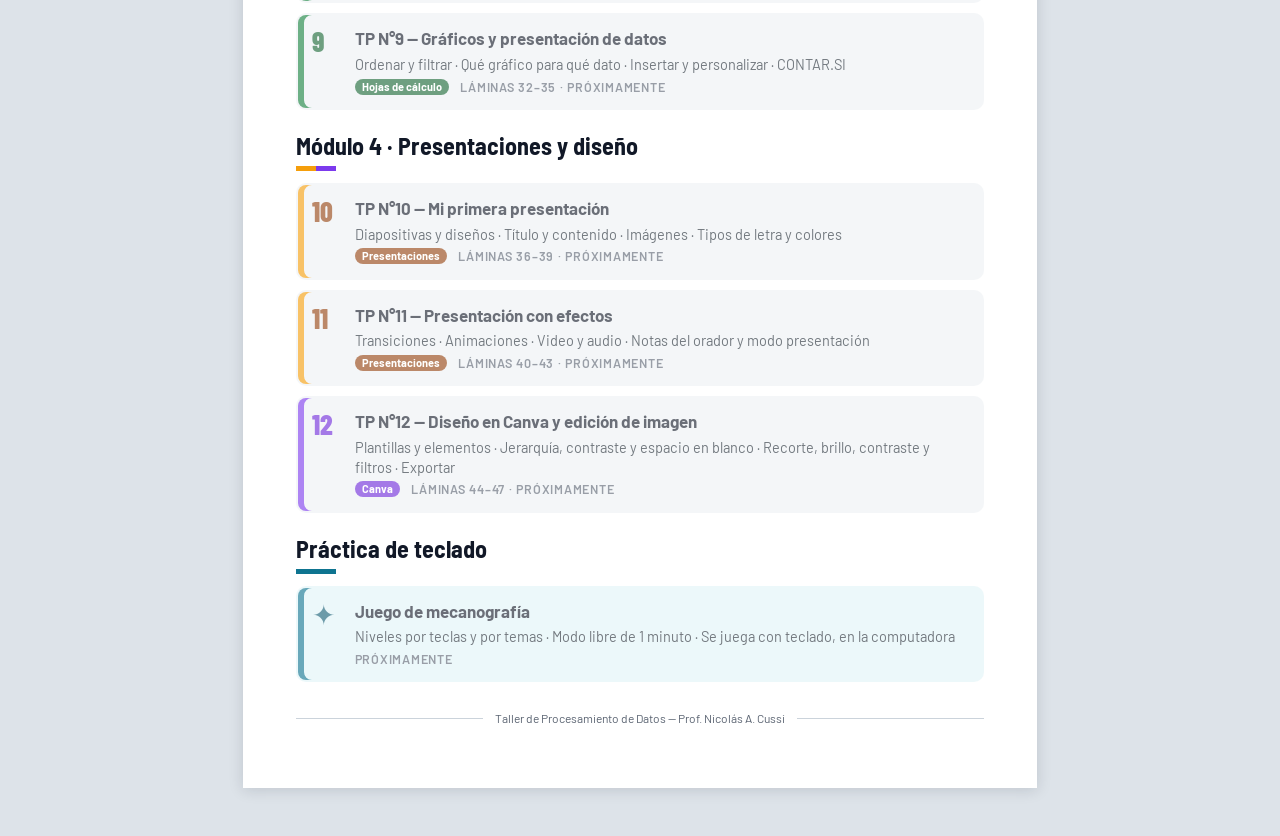
==== commit af500e65: "Cian de base más suave (#2AAEBB) y regla en CLAUDE.md" ====
--- a/index.html
+++ b/index.html
@@ -5,7 +5,7 @@
   <meta name="viewport" content="width=device-width, initial-scale=1">
   <title>Taller de Procesamiento de Datos — Cuadernillo de actividades · Prof. Nicolás A. Cussi</title>
   <meta name="description" content="Cuadernillo de actividades del Taller de Procesamiento de Datos (1.er año), organizado en 12 TPs. C.T.P. “Olga B. de Arko”, Ushuaia.">
-  <meta name="theme-color" content="#26C6D4">
+  <meta name="theme-color" content="#2AAEBB">
   <link rel="preload" href="assets/fonts/barlow-condensed-latin-800-normal.woff2" as="font" type="font/woff2" crossorigin>
   <link rel="stylesheet" href="assets/css/estilos.css">
 </head>
--- a/assets/css/estilos.css
+++ b/assets/css/estilos.css
@@ -17,7 +17,7 @@
 /* ---------- Paleta (detectada del PDF) ---------- */
 :root {
   /* Identidad del cuadernillo */
-  --cian: #26C6D4;          /* acento: íconos, barras, flechas, recuadros */
+  --cian: #2AAEBB;          /* acento: íconos, barras, flechas, recuadros (antes #26C6D4, más chillón) */
   --cian-numero: #05A2B4;   /* número de cada título (ajustado: 3:1 sobre blanco) */
   --cian-claro: #CDEFF4;    /* encabezados de tarjetas */
   --cian-suave: #E2F5F8;    /* fondo de "Idea clave" */
@@ -511,7 +511,7 @@
   font-size: 11.5px; color: var(--gris);
 }
 .pie__linea { flex: 1; height: 1px; background: var(--linea); }
-.pie__num { font-weight: 700; font-size: 15px; color: var(--tinta); min-width: 1.2em; text-align: right; }
+.pie__num { font-weight: 700; font-size: 15px; color: var(--tinta); min-width: 1.2em; text-align: right; white-space: nowrap; }
 
 /* ==========================================================
    Actividades para hacer en la carpeta
@@ -612,16 +612,25 @@
 /* Portada, Módulo 1: el cian de base en vez de --teclado */
 .tp--cian, .bloque--cian { --prog: var(--cian); --prog-claro: var(--cian-claro); --prog-texto: var(--cian-texto); --prog-linea: var(--panel-linea); --prog-sobre: var(--tinta); }
 
-/* ---- Actividades: Parte 1 (carpeta) en cian; Parte 2 (computadora) con el color del programa ---- */
-.lamina--compu .act-banda, .lamina--compu .act__num { background: var(--prog); color: var(--prog-sobre); }
-.lamina--compu .act-banda .ico { --ac: var(--prog-claro); }
+/* ---- Números en círculo (listas al lado de un esquema y círculos dentro del SVG):
+   cian oscuro en todos los TPs; en la Parte 2 siguen en naranja (ver abajo) ---- */
+:root { --num-circulo: #0E7490; }   /* con número blanco: 5,4:1 */
+.puntos__n { background: var(--num-circulo); color: var(--blanco); }
+.esquema .badge, .p-ref circle { fill: var(--num-circulo); }
+.esquema .badge + text, .p-ref text { fill: var(--blanco); }
+
+/* ---- Actividades: Parte 1 (carpeta) en cian; Parte 2 (computadora) en cian oscuro en todos los TPs.
+   Las rutas de menú y las fórmulas dentro de la Parte 2 siguen con el color del programa (--prog). ---- */
+.lamina--compu { --compu: var(--num-circulo); --compu-claro: var(--cian-claro); }
+.lamina--compu .act-banda, .lamina--compu .act__num { background: var(--compu); color: var(--blanco); }
+.lamina--compu .act-banda .ico { --ac: var(--compu-claro); }
 .lamina--compu .act-banda__parte { border-left-color: currentColor; }
-.lamina--compu .act__letra, .lamina--compu .consigna { background: var(--prog-claro); }
-.lamina--compu .act__caso { border-left-color: var(--prog); }
-.lamina--compu .act__frases li::before { background: var(--prog); }
-.lamina--compu .entrega { border-color: var(--prog); }
-.lamina--compu .entrega .ico { --ac: var(--prog); }
-.lamina--compu .puntos__n { background: var(--naranja-texto); }   /* los "!" son avisos */
+.lamina--compu .act__letra, .lamina--compu .consigna { background: var(--compu-claro); }
+.lamina--compu .act__caso { border-left-color: var(--compu); }
+.lamina--compu .act__frases li::before { background: var(--compu); }
+.lamina--compu .entrega { border-color: var(--compu); }
+.lamina--compu .entrega .ico { --ac: var(--compu); }
+.lamina--compu .puntos__n { background: var(--naranja-texto); color: var(--blanco); }   /* los "!" son avisos */
 
 /* ---- Portada: franja, número, barrita y etiquetas por programa ---- */
 .tp { box-shadow: inset 6px 0 0 var(--prog, var(--cian)); }   /* franja sin tocar el borde del hover */
@@ -671,12 +680,13 @@
 /* ---- Esquemas ---- */
 .ico--carpeta { --ac: var(--carpeta); }
 .ico--docs { --ac: var(--docs); }
+.act-banda .ico { --doc-lineas: var(--tinta); }   /* ícono de documento sobre relleno claro: renglones oscuros */
 .pf__lista li.punto--cian::before { background: var(--cian-texto); }
 .pf__lista li.punto--naranja::before { background: var(--naranja-texto); }
 
 /* ---- Teclado: un color por zona y por dedo (reemplaza las reglas .z-* y .d-* anteriores) ----
    Ya no hay teclas oscuras: las letras de las teclas van con .tt (--tinta);
-   .tt--claro queda solo para los números blancos de los círculos (.badge). */
+   .tt--claro no va en teclas: queda para los números de los círculos (.badge) y los botones oscuros. */
 .z-alfa { fill: var(--blanco); background: var(--blanco); }
 .d-no { fill: var(--panel); background: var(--panel); }
 .z-mod, .d-me { fill: var(--tinte-violeta); background: var(--tinte-violeta); }
@@ -776,6 +786,18 @@
 .arbol__n2 { padding-left: 14px; }
 .arbol__n3 { padding-left: 28px; }
 .arbol__n4 { padding-left: 42px; }
+
+/* Guía "Crear una cuenta de Google": pantallas chicas con su paso */
+.pasos-cuenta { display: grid; gap: 10px; }
+.pasos-cuenta > li {
+  display: grid; gap: 8px; align-content: start;
+  background: var(--panel); border-radius: var(--radio); padding: 10px;
+}
+.pasos-cuenta .esquema svg { max-width: 400px; margin: 0 auto; }
+.pasos-cuenta p { display: grid; grid-template-columns: 26px 1fr; gap: 8px; align-items: start; font-size: 15.5px; line-height: 1.3; }
+.v-campo { fill: var(--blanco); stroke: var(--gris-sub); stroke-width: .8; }
+.v-boton-tinta { fill: var(--tinta); }
+.v-toque { fill: none; stroke: var(--cian-numero); stroke-width: 2.2; }   /* lo que tocamos */
 
 /* ==========================================================
    Pantallas medianas: secuencias horizontales
@@ -832,6 +854,7 @@
   .secuencia--sub .paso h4 { font-size: 18px; line-height: 1.15; }
   .secuencia--sub .paso p { font-size: 15.5px; }
   .formatos, .alinear { grid-template-columns: repeat(4, 1fr); }
+  .pasos-cuenta { grid-template-columns: 1fr 1fr; }
   .ejemplo { grid-template-columns: auto auto 1fr; }
   .ejemplo p { grid-column: auto; padding-left: 12px; border-left: 2px solid var(--panel-linea); }
 }
@@ -958,6 +981,9 @@
   .alinear h4 { font-size: 19px; }
   .alinear p, .alinear .alinear__atajo { font-size: 16px; }
   .arbol .ico { width: 18px; height: 18px; }
+  .pasos-cuenta { grid-template-columns: repeat(3, 1fr); gap: 3mm; }
+  .pasos-cuenta > li { padding: 9px 9px 10px; }
+  .pasos-cuenta p { font-size: 15px; }
 
   /* Tablas de la hoja A4 (heredadas del cuadernillo base) */
   .senal--fila { margin-top: 30%; }
